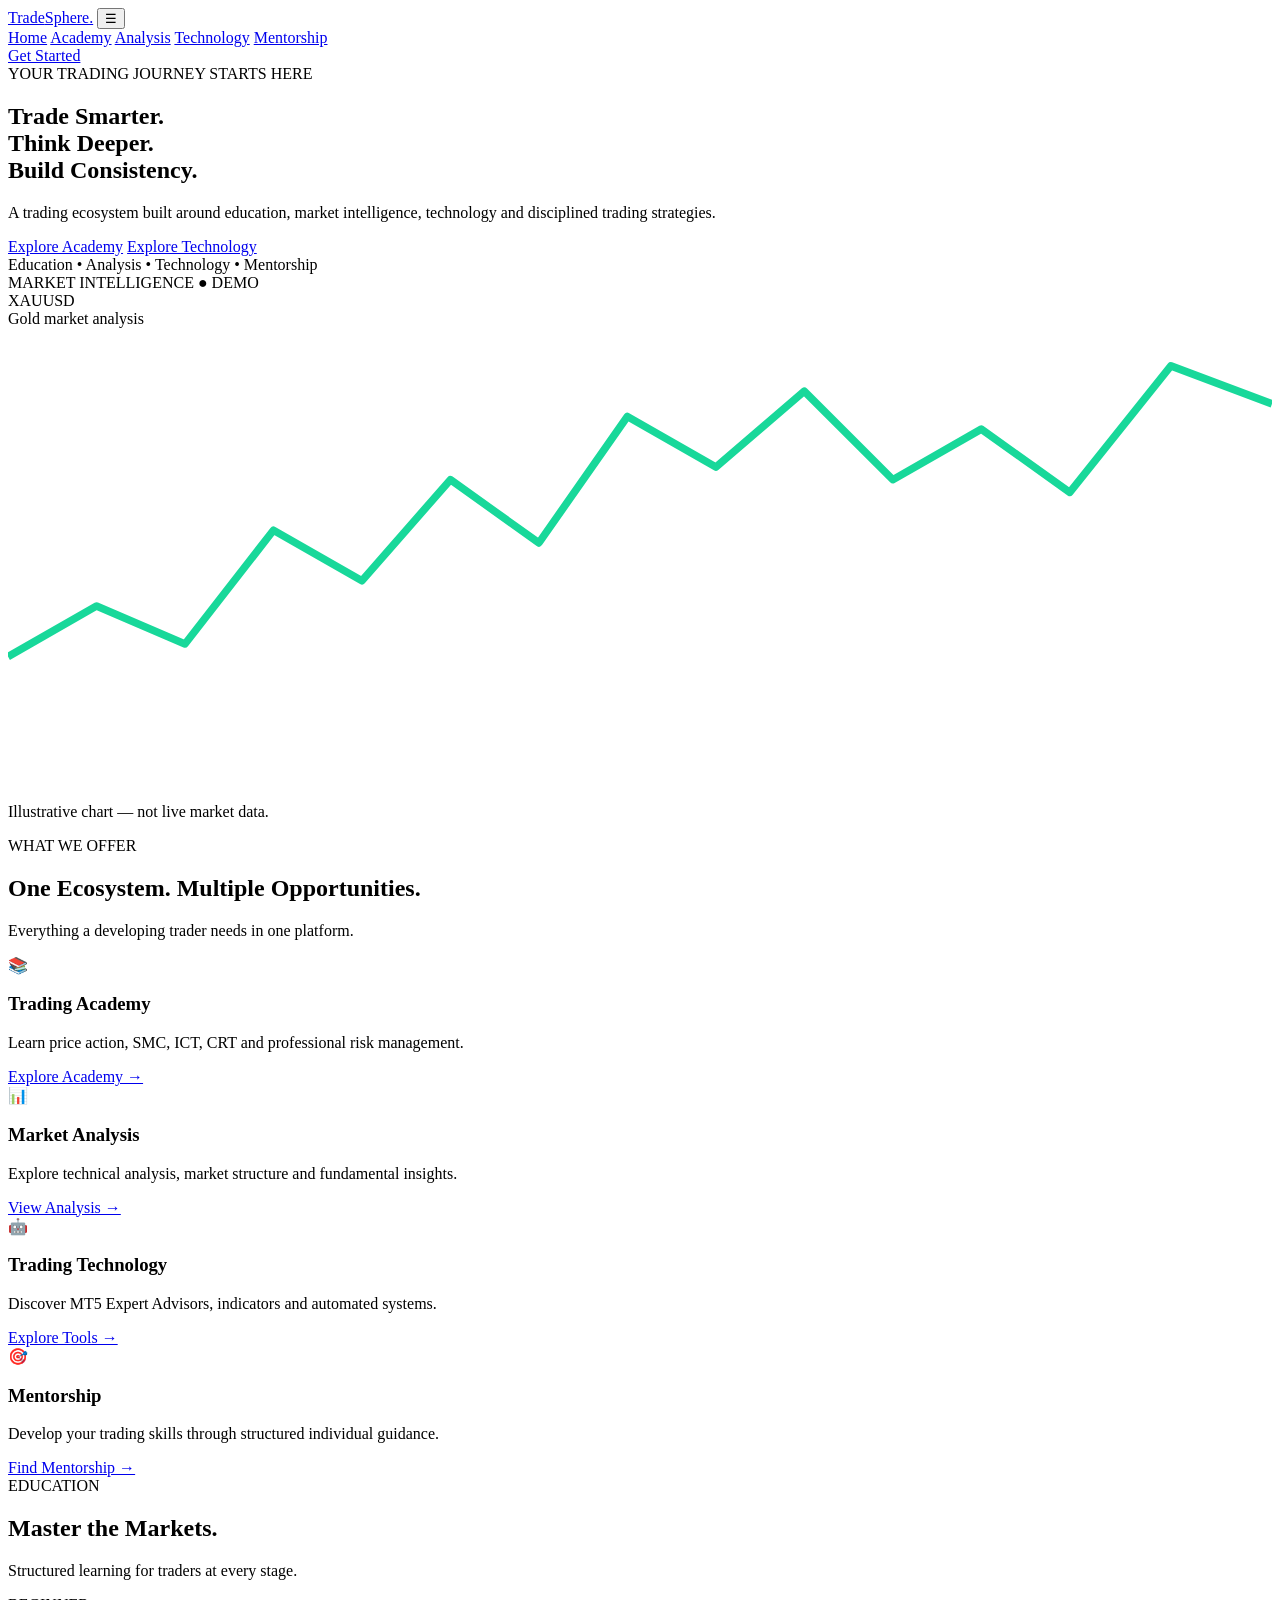
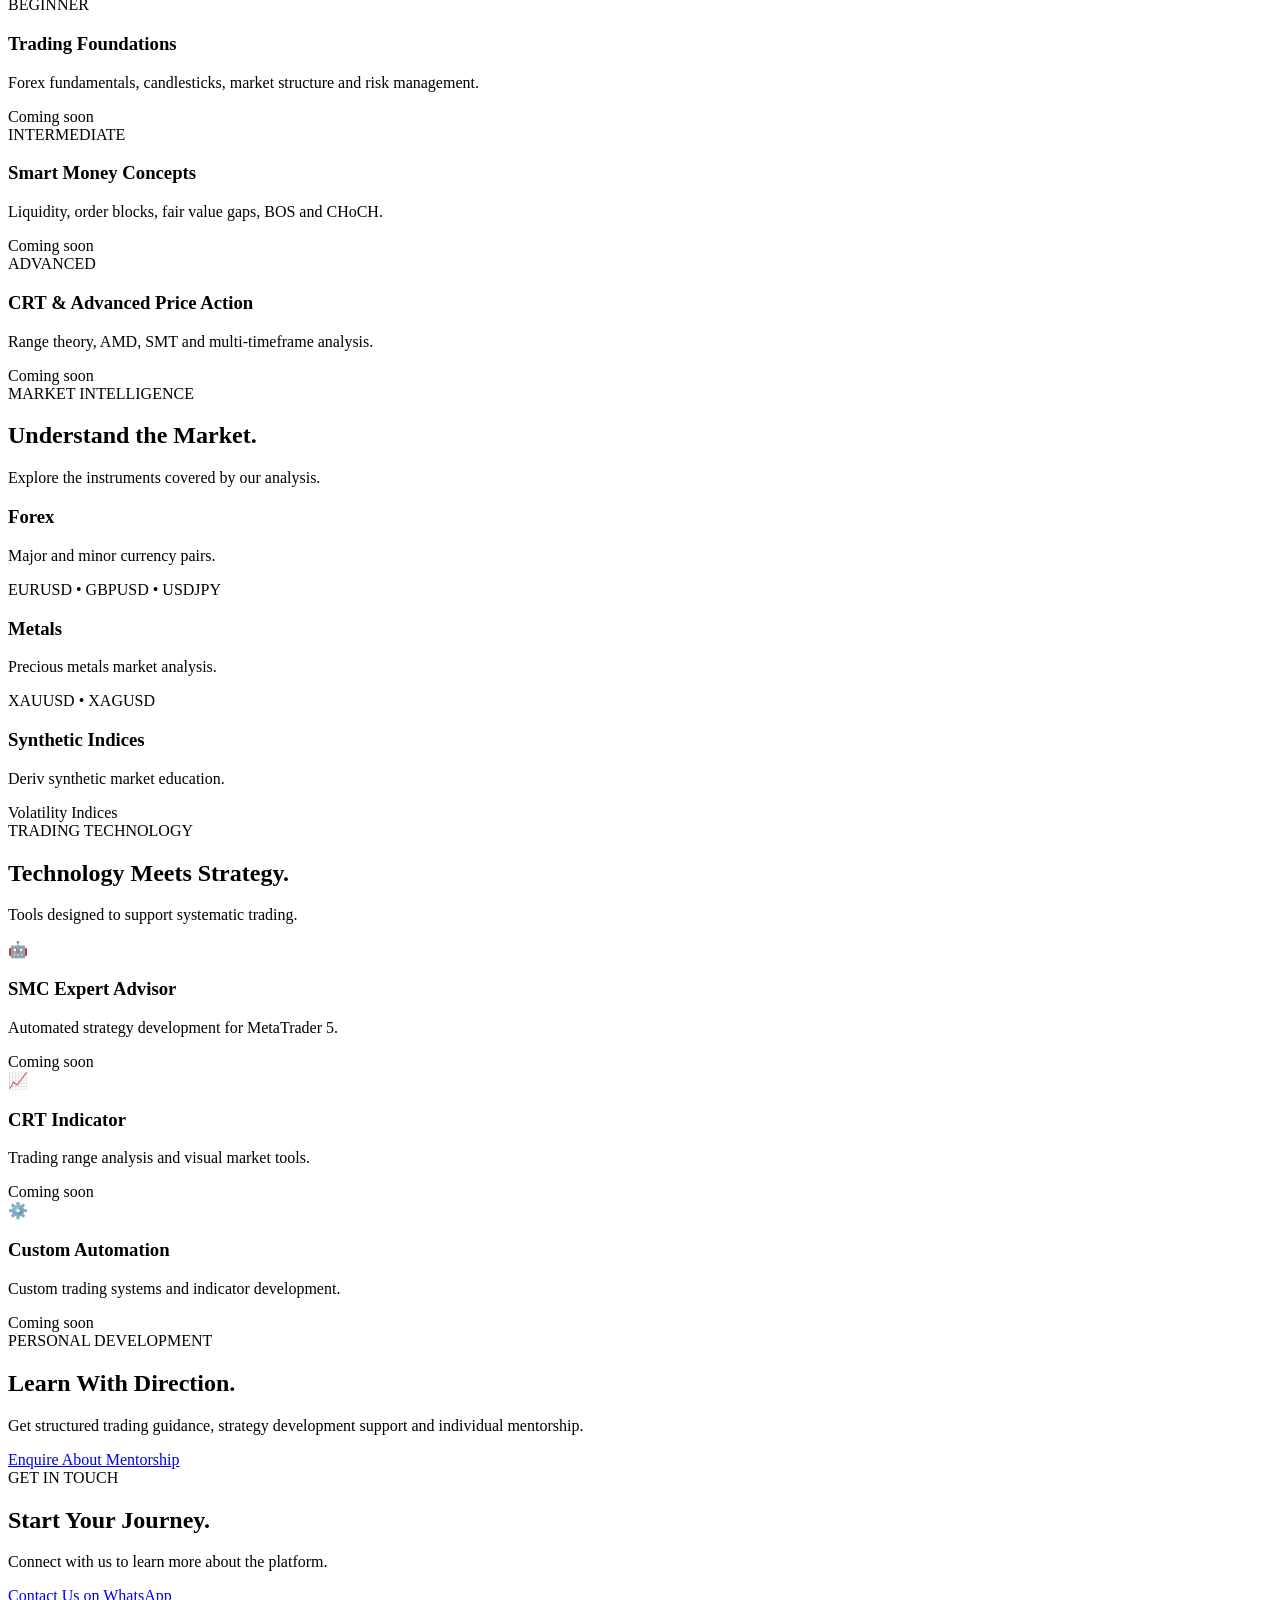
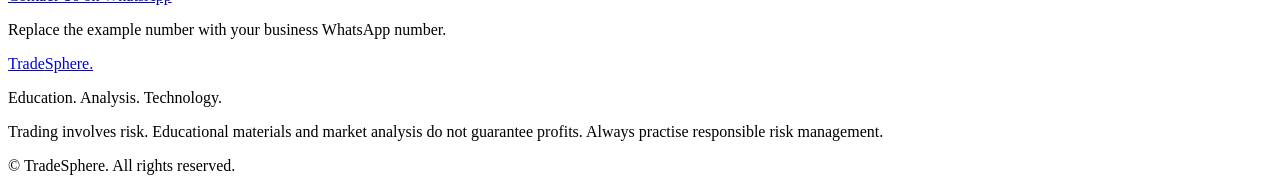
==== index.html @ 4274d98e "Rename Index. html to index.html" ====
<!DOCTYPE html>
<html lang="en">
<head>
    <meta charset="UTF-8">
    <meta name="viewport" content="width=device-width, initial-scale=1.0">
    <meta name="description" content="Trading education, market analysis, mentorship and automated trading technology.">
    <title>TradeSphere | Trading Ecosystem</title>

    <link rel="stylesheet" href="style.css">
    <link rel="preconnect" href="https://fonts.googleapis.com">
    <link rel="preconnect" href="https://fonts.gstatic.com" crossorigin>
    <link href="https://fonts.googleapis.com/css2?family=Inter:wght@400;500;600;700;800&display=swap" rel="stylesheet">
</head>

<body>

<header class="navbar">
    <a href="#home" class="logo">Trade<span>Sphere.</span></a>

    <button class="menu-toggle" id="menuToggle"
        aria-label="Toggle navigation" aria-expanded="false">
        ☰
    </button>

    <nav id="navMenu">
        <a href="#home">Home</a>
        <a href="#academy">Academy</a>
        <a href="#analysis">Analysis</a>
        <a href="#technology">Technology</a>
        <a href="#mentorship">Mentorship</a>
    </nav>

    <a href="#contact" class="nav-button">Get Started</a>
</header>

<main>

<!-- HERO SECTION -->
<section class="hero" id="home">

    <div class="hero-content">
        <span class="tag">YOUR TRADING JOURNEY STARTS HERE</span>

        <h1>
            Trade Smarter.<br>
            <span>Think Deeper.</span><br>
            Build Consistency.
        </h1>

        <p>
            A trading ecosystem built around education,
            market intelligence, technology and disciplined
            trading strategies.
        </p>

        <div class="hero-buttons">
            <a href="#academy" class="btn primary">Explore Academy</a>
            <a href="#technology" class="btn secondary">Explore Technology</a>
        </div>

        <div class="hero-note">
            Education • Analysis • Technology • Mentorship
        </div>
    </div>

    <div class="hero-visual">
        <div class="chart-card">
            <div class="chart-header">
                <span>MARKET INTELLIGENCE</span>
                <span class="live-dot">● DEMO</span>
            </div>

            <div class="chart-symbol">XAUUSD</div>
            <div class="chart-description">
                Gold market analysis
            </div>

            <div class="chart-placeholder">
                <svg viewBox="0 0 500 180" role="img"
                    aria-label="Illustrative trading chart">
                    <polyline
                        points="0,130 35,110 70,125 105,80 140,100 175,60 210,85 245,35 280,55 315,25 350,60 385,40 420,65 460,15 500,30"
                        fill="none"
                        stroke="#18d89a"
                        stroke-width="3"
                        stroke-linejoin="round"
                    />
                </svg>
            </div>

            <p class="chart-footer">
                Illustrative chart — not live market data.
            </p>
        </div>
    </div>

</section>

<!-- SERVICES -->
<section class="section" id="services">
    <div class="section-heading">
        <span class="tag">WHAT WE OFFER</span>
        <h2>One Ecosystem. <span>Multiple Opportunities.</span></h2>
        <p>Everything a developing trader needs in one platform.</p>
    </div>

    <div class="services-grid">

        <article class="service-card">
            <div class="service-icon">📚</div>
            <h3>Trading Academy</h3>
            <p>Learn price action, SMC, ICT, CRT and professional risk management.</p>
            <a href="#academy">Explore Academy →</a>
        </article>

        <article class="service-card">
            <div class="service-icon">📊</div>
            <h3>Market Analysis</h3>
            <p>Explore technical analysis, market structure and fundamental insights.</p>
            <a href="#analysis">View Analysis →</a>
        </article>

        <article class="service-card">
            <div class="service-icon">🤖</div>
            <h3>Trading Technology</h3>
            <p>Discover MT5 Expert Advisors, indicators and automated systems.</p>
            <a href="#technology">Explore Tools →</a>
        </article>

        <article class="service-card">
            <div class="service-icon">🎯</div>
            <h3>Mentorship</h3>
            <p>Develop your trading skills through structured individual guidance.</p>
            <a href="#mentorship">Find Mentorship →</a>
        </article>

    </div>
</section>

<!-- ACADEMY -->
<section class="section dark-section" id="academy">
    <div class="section-heading">
        <span class="tag">EDUCATION</span>
        <h2>Master the <span>Markets.</span></h2>
        <p>Structured learning for traders at every stage.</p>
    </div>

    <div class="course-grid">

        <article class="course-card">
            <span class="course-level">BEGINNER</span>
            <h3>Trading Foundations</h3>
            <p>Forex fundamentals, candlesticks, market structure and risk management.</p>
            <span class="course-status">Coming soon</span>
        </article>

        <article class="course-card">
            <span class="course-level">INTERMEDIATE</span>
            <h3>Smart Money Concepts</h3>
            <p>Liquidity, order blocks, fair value gaps, BOS and CHoCH.</p>
            <span class="course-status">Coming soon</span>
        </article>

        <article class="course-card">
            <span class="course-level">ADVANCED</span>
            <h3>CRT & Advanced Price Action</h3>
            <p>Range theory, AMD, SMT and multi-timeframe analysis.</p>
            <span class="course-status">Coming soon</span>
        </article>

    </div>
</section>

<!-- ANALYSIS -->
<section class="section" id="analysis">
    <div class="section-heading">
        <span class="tag">MARKET INTELLIGENCE</span>
        <h2>Understand the <span>Market.</span></h2>
        <p>Explore the instruments covered by our analysis.</p>
    </div>

    <div class="market-grid">

        <div class="market-card">
            <h3>Forex</h3>
            <p>Major and minor currency pairs.</p>
            <span>EURUSD • GBPUSD • USDJPY</span>
        </div>

        <div class="market-card">
            <h3>Metals</h3>
            <p>Precious metals market analysis.</p>
            <span>XAUUSD • XAGUSD</span>
        </div>

        <div class="market-card">
            <h3>Synthetic Indices</h3>
            <p>Deriv synthetic market education.</p>
            <span>Volatility Indices</span>
        </div>

    </div>
</section>

<!-- TECHNOLOGY -->
<section class="section dark-section" id="technology">
    <div class="section-heading">
        <span class="tag">TRADING TECHNOLOGY</span>
        <h2>Technology Meets <span>Strategy.</span></h2>
        <p>Tools designed to support systematic trading.</p>
    </div>

    <div class="product-grid">

        <article class="product-card">
            <div class="product-icon">🤖</div>
            <h3>SMC Expert Advisor</h3>
            <p>Automated strategy development for MetaTrader 5.</p>
            <span class="product-label">Coming soon</span>
        </article>

        <article class="product-card">
            <div class="product-icon">📈</div>
            <h3>CRT Indicator</h3>
            <p>Trading range analysis and visual market tools.</p>
            <span class="product-label">Coming soon</span>
        </article>

        <article class="product-card">
            <div class="product-icon">⚙️</div>
            <h3>Custom Automation</h3>
            <p>Custom trading systems and indicator development.</p>
            <span class="product-label">Coming soon</span>
        </article>

    </div>
</section>

<!-- MENTORSHIP -->
<section class="section mentorship" id="mentorship">
    <div>
        <span class="tag">PERSONAL DEVELOPMENT</span>
        <h2>Learn With <span>Direction.</span></h2>
        <p>
            Get structured trading guidance, strategy development
            support and individual mentorship.
        </p>
        <a href="#contact" class="btn primary">Enquire About Mentorship</a>
    </div>
</section>

<!-- CONTACT -->
<section class="section contact-section" id="contact">
    <div class="section-heading">
        <span class="tag">GET IN TOUCH</span>
        <h2>Start Your <span>Journey.</span></h2>
        <p>Connect with us to learn more about the platform.</p>
    </div>

    <a href="https://wa.me/254700000000"
       target="_blank"
       rel="noopener noreferrer"
       class="btn primary">
       Contact Us on WhatsApp
    </a>
    <p class="small-note">Replace the example number with your business WhatsApp number.</p>
</section>

</main>

<footer>
    <a href="#home" class="logo">Trade<span>Sphere.</span></a>

    <p>Education. Analysis. Technology.</p>

    <p class="disclaimer">
        Trading involves risk. Educational materials and market
        analysis do not guarantee profits. Always practise
        responsible risk management.
    </p>

    <p>© <span id="year"></span> TradeSphere. All rights reserved.</p>
</footer>

<script src="script.js"></script>
</body>
</html>
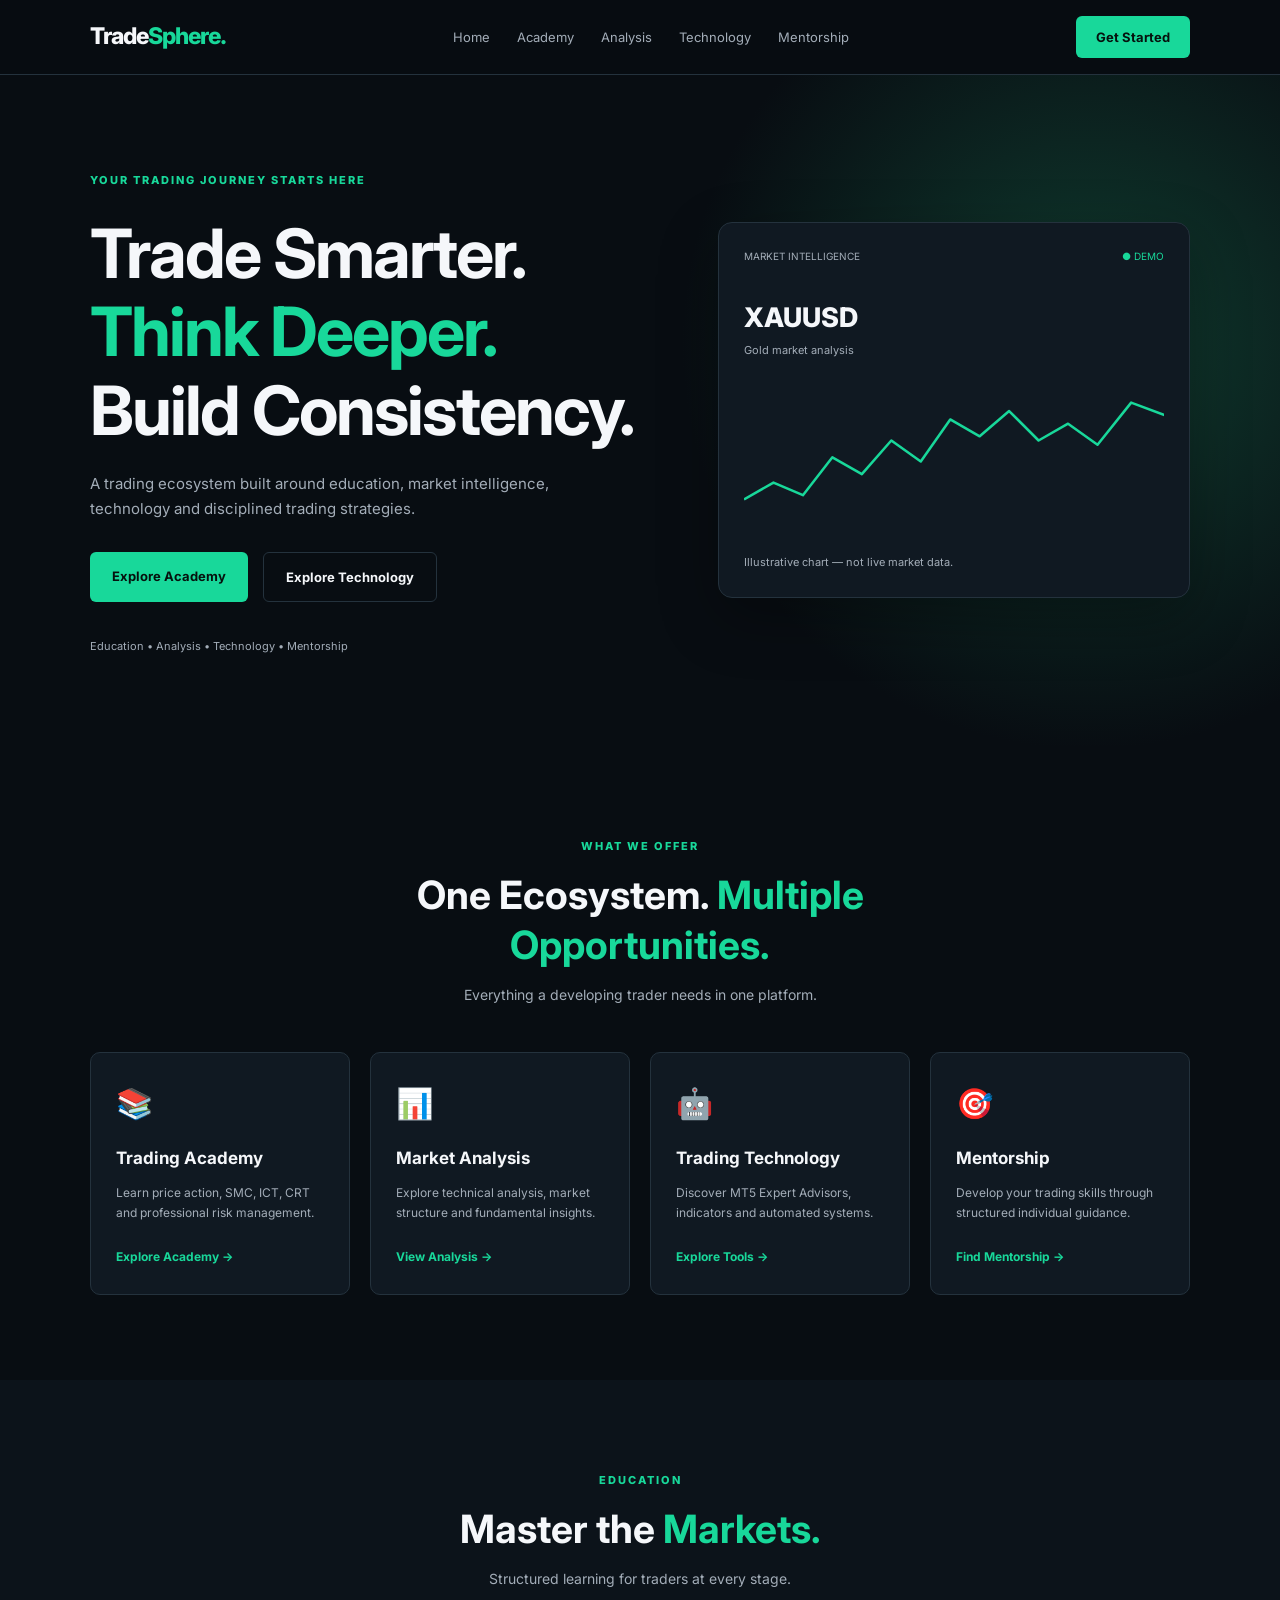
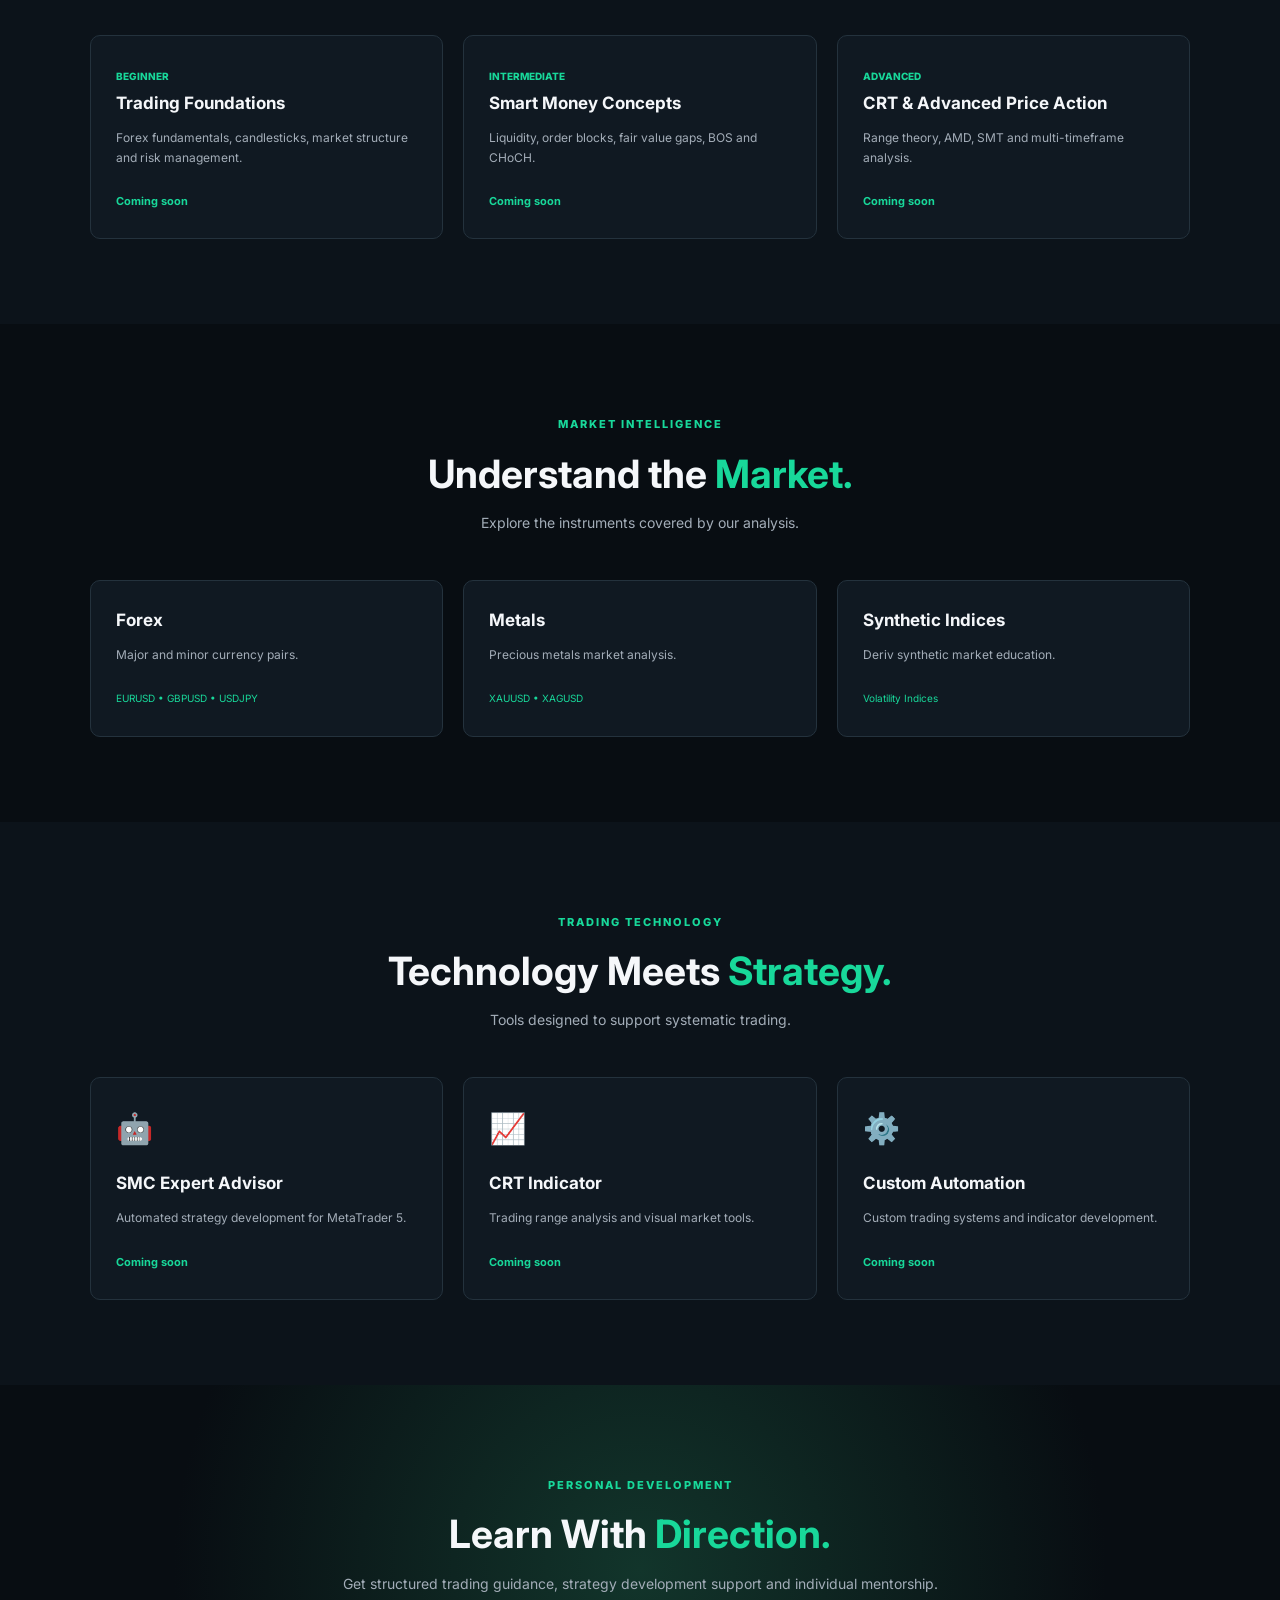
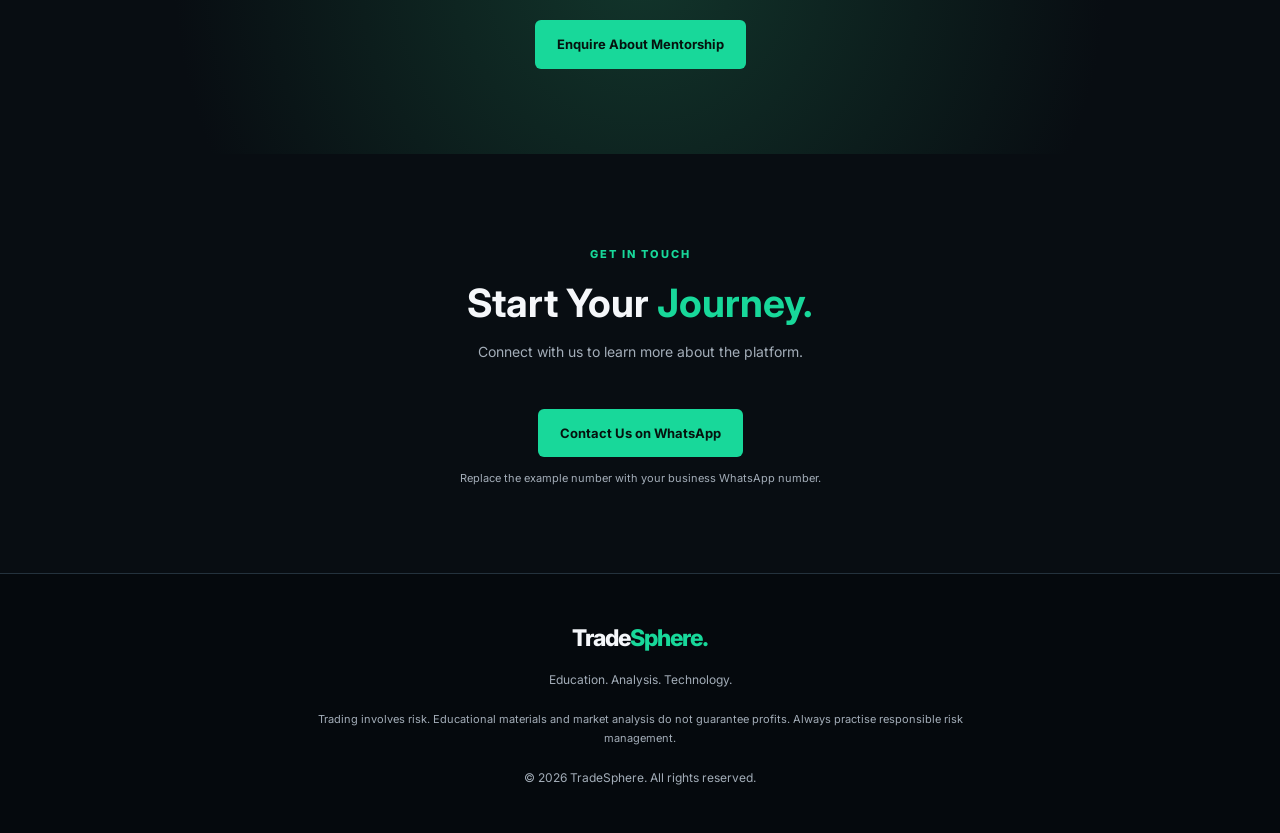
==== commit 7a3f091e: "Update index.html" ====
--- a/index.html
+++ b/index.html
@@ -258,7 +258,7 @@
         <p>Connect with us to learn more about the platform.</p>
     </div>
 
-    <a href="https://wa.me/254700000000"
+    <a href="https://wa.me/254769551181"
        target="_blank"
        rel="noopener noreferrer"
        class="btn primary">
--- a/style.css
+++ b/style.css
@@ -0,0 +1,445 @@
+
+:root {
+    --background: #080d12;
+    --surface: #101922;
+    --surface-light: #17232d;
+    --green: #18d89a;
+    --white: #f5f7fa;
+    --muted: #a3adb8;
+    --border: #24323d;
+}
+
+* {
+    margin: 0;
+    padding: 0;
+    box-sizing: border-box;
+}
+
+html {
+    scroll-behaviour: smooth;
+    scroll-padding-top: 85px;
+}
+
+body {
+    background: var(--background);
+    color: var(--white);
+    font-family: 'Inter', sans-serif;
+    line-height: 1.7;
+}
+
+a {
+    text-decoration: none;
+    color: inherit;
+}
+
+.navbar {
+    min-height: 75px;
+    padding: 15px 7%;
+    display: flex;
+    align-items: center;
+    justify-content: space-between;
+    background: rgba(8, 13, 18, 0.97);
+    border-bottom: 1px solid var(--border);
+    position: sticky;
+    top: 0;
+    z-index: 100;
+}
+
+.logo {
+    font-size: 23px;
+    font-weight: 800;
+    letter-spacing: -1px;
+}
+
+.logo span,
+h1 span,
+h2 span {
+    color: var(--green);
+}
+
+.navbar nav {
+    display: flex;
+    gap: 27px;
+}
+
+.navbar nav a {
+    font-size: 13px;
+    color: var(--muted);
+    transition: 0.3s;
+}
+
+.navbar nav a:hover {
+    color: var(--green);
+}
+
+.nav-button {
+    background: var(--green);
+    color: #06120e;
+    padding: 10px 20px;
+    border-radius: 6px;
+    font-size: 13px;
+    font-weight: 700;
+}
+
+.menu-toggle {
+    display: none;
+    background: none;
+    color: white;
+    border: none;
+    font-size: 26px;
+    cursor: pointer;
+}
+
+.hero {
+    min-height: 580px;
+    padding: 90px 7%;
+    display: grid;
+    grid-template-columns: 1.1fr 0.9fr;
+    align-items: center;
+    gap: 50px;
+    background:
+        radial-gradient(circle at 85% 40%, #103d30 0%, transparent 35%);
+}
+
+.tag {
+    color: var(--green);
+    font-size: 11px;
+    font-weight: 800;
+    letter-spacing: 2px;
+}
+
+.hero h1 {
+    font-size: clamp(40px, 5.5vw, 68px);
+    line-height: 1.15;
+    margin: 22px 0;
+    letter-spacing: -2px;
+}
+
+.hero-content > p {
+    max-width: 530px;
+    color: var(--muted);
+    font-size: 15px;
+}
+
+.hero-buttons {
+    display: flex;
+    flex-wrap: wrap;
+    gap: 15px;
+    margin-top: 30px;
+}
+
+.btn {
+    display: inline-block;
+    padding: 13px 22px;
+    border-radius: 6px;
+    font-size: 13px;
+    font-weight: 700;
+    transition: 0.3s;
+}
+
+.btn:hover,
+.nav-button:hover {
+    transform: translateY(-3px);
+    opacity: 0.9;
+}
+
+.primary {
+    background: var(--green);
+    color: #06120e;
+}
+
+.secondary {
+    border: 1px solid var(--border);
+    color: var(--white);
+}
+
+.hero-note {
+    color: var(--muted);
+    font-size: 11px;
+    margin-top: 35px;
+}
+
+.chart-card {
+    background: var(--surface);
+    padding: 25px;
+    border: 1px solid var(--border);
+    border-radius: 14px;
+    box-shadow: 0 20px 60px rgba(0,0,0,0.3);
+}
+
+.chart-header {
+    display: flex;
+    justify-content: space-between;
+    font-size: 10px;
+    color: var(--muted);
+}
+
+.live-dot {
+    color: var(--green);
+}
+
+.chart-symbol {
+    font-size: 27px;
+    font-weight: 800;
+    margin-top: 30px;
+}
+
+.chart-description,
+.chart-footer {
+    color: var(--muted);
+    font-size: 11px;
+}
+
+.chart-placeholder {
+    margin-top: 30px;
+}
+
+.chart-placeholder svg {
+    width: 100%;
+    display: block;
+}
+
+.chart-footer {
+    margin-top: 12px;
+}
+
+.section {
+    padding: 85px 7%;
+}
+
+.dark-section {
+    background: #0c131a;
+}
+
+.section-heading {
+    text-align: center;
+    max-width: 650px;
+    margin: 0 auto 45px;
+}
+
+.section-heading h2,
+.mentorship h2 {
+    font-size: clamp(27px, 4vw, 39px);
+    margin: 12px 0;
+    line-height: 1.3;
+}
+
+.section-heading p,
+.mentorship p {
+    color: var(--muted);
+    font-size: 14px;
+}
+
+.services-grid,
+.course-grid,
+.market-grid,
+.product-grid {
+    display: grid;
+    grid-template-columns: repeat(4, 1fr);
+    gap: 20px;
+}
+
+.service-card,
+.course-card,
+.market-card,
+.product-card {
+    background: var(--surface);
+    border: 1px solid var(--border);
+    border-radius: 10px;
+    padding: 25px;
+    transition: 0.3s;
+}
+
+.service-card:hover,
+.course-card:hover,
+.market-card:hover,
+.product-card:hover {
+    transform: translateY(-5px);
+    border-color: var(--green);
+}
+
+.service-icon,
+.product-icon {
+    font-size: 30px;
+    margin-bottom: 15px;
+}
+
+.service-card h3,
+.course-card h3,
+.market-card h3,
+.product-card h3 {
+    font-size: 17px;
+    margin-bottom: 10px;
+}
+
+.service-card p,
+.course-card p,
+.market-card p,
+.product-card p {
+    font-size: 12px;
+    color: var(--muted);
+    margin-bottom: 18px;
+}
+
+.service-card a {
+    font-size: 12px;
+    font-weight: 700;
+    color: var(--green);
+}
+
+.course-grid,
+.market-grid,
+.product-grid {
+    grid-template-columns: repeat(3, 1fr);
+}
+
+.course-level {
+    color: var(--green);
+    font-size: 10px;
+    font-weight: 800;
+}
+
+.course-status,
+.product-label {
+    color: var(--green);
+    font-size: 11px;
+    font-weight: 700;
+}
+
+.market-card span {
+    font-size: 10px;
+    color: var(--green);
+}
+
+.mentorship {
+    text-align: center;
+    background: radial-gradient(circle at center, #12352b, #080d12 70%);
+}
+
+.mentorship > div {
+    max-width: 650px;
+    margin: auto;
+}
+
+.mentorship .btn {
+    margin-top: 25px;
+}
+
+.contact-section {
+    text-align: center;
+}
+
+.small-note {
+    color: var(--muted);
+    font-size: 11px;
+    margin-top: 12px;
+}
+
+footer {
+    padding: 45px 7%;
+    background: #05090d;
+    border-top: 1px solid var(--border);
+    text-align: center;
+}
+
+footer > p {
+    color: var(--muted);
+    font-size: 12px;
+    margin-top: 12px;
+}
+
+footer .disclaimer {
+    max-width: 650px;
+    margin: 20px auto;
+    font-size: 11px;
+}
+
+/* TABLET */
+
+@media (max-width: 950px) {
+    .hero {
+        grid-template-columns: 1fr;
+        padding-top: 65px;
+    }
+
+    .hero-visual {
+        max-width: 600px;
+        width: 100%;
+    }
+
+    .services-grid {
+        grid-template-columns: repeat(2, 1fr);
+    }
+
+    .navbar nav {
+        gap: 14px;
+    }
+}
+
+/* MOBILE */
+
+@media (max-width: 650px) {
+    .navbar {
+        padding: 15px 5%;
+    }
+
+    .menu-toggle {
+        display: block;
+    }
+
+    .navbar nav {
+        display: none;
+        position: absolute;
+        top: 74px;
+        left: 0;
+        width: 100%;
+        padding: 20px 7%;
+        background: #101922;
+        flex-direction: column;
+        gap: 18px;
+        border-bottom: 1px solid var(--border);
+    }
+
+    .navbar nav.active {
+        display: flex;
+    }
+
+    .nav-button {
+        display: none;
+    }
+
+    .hero {
+        padding: 65px 6%;
+        gap: 35px;
+    }
+
+    .hero h1 {
+        font-size: 42px;
+    }
+
+    .section {
+        padding: 65px 6%;
+    }
+
+    .services-grid,
+    .course-grid,
+    .market-grid,
+    .product-grid {
+        grid-template-columns: 1fr;
+    }
+
+    .chart-card {
+        padding: 18px;
+    }
+
+    .hero-buttons {
+        flex-direction: column;
+        align-items: flex-start;
+    }
+
+    .hero-buttons .btn {
+        text-align: center;
+        width: 100%;
+    }
+      }
+  
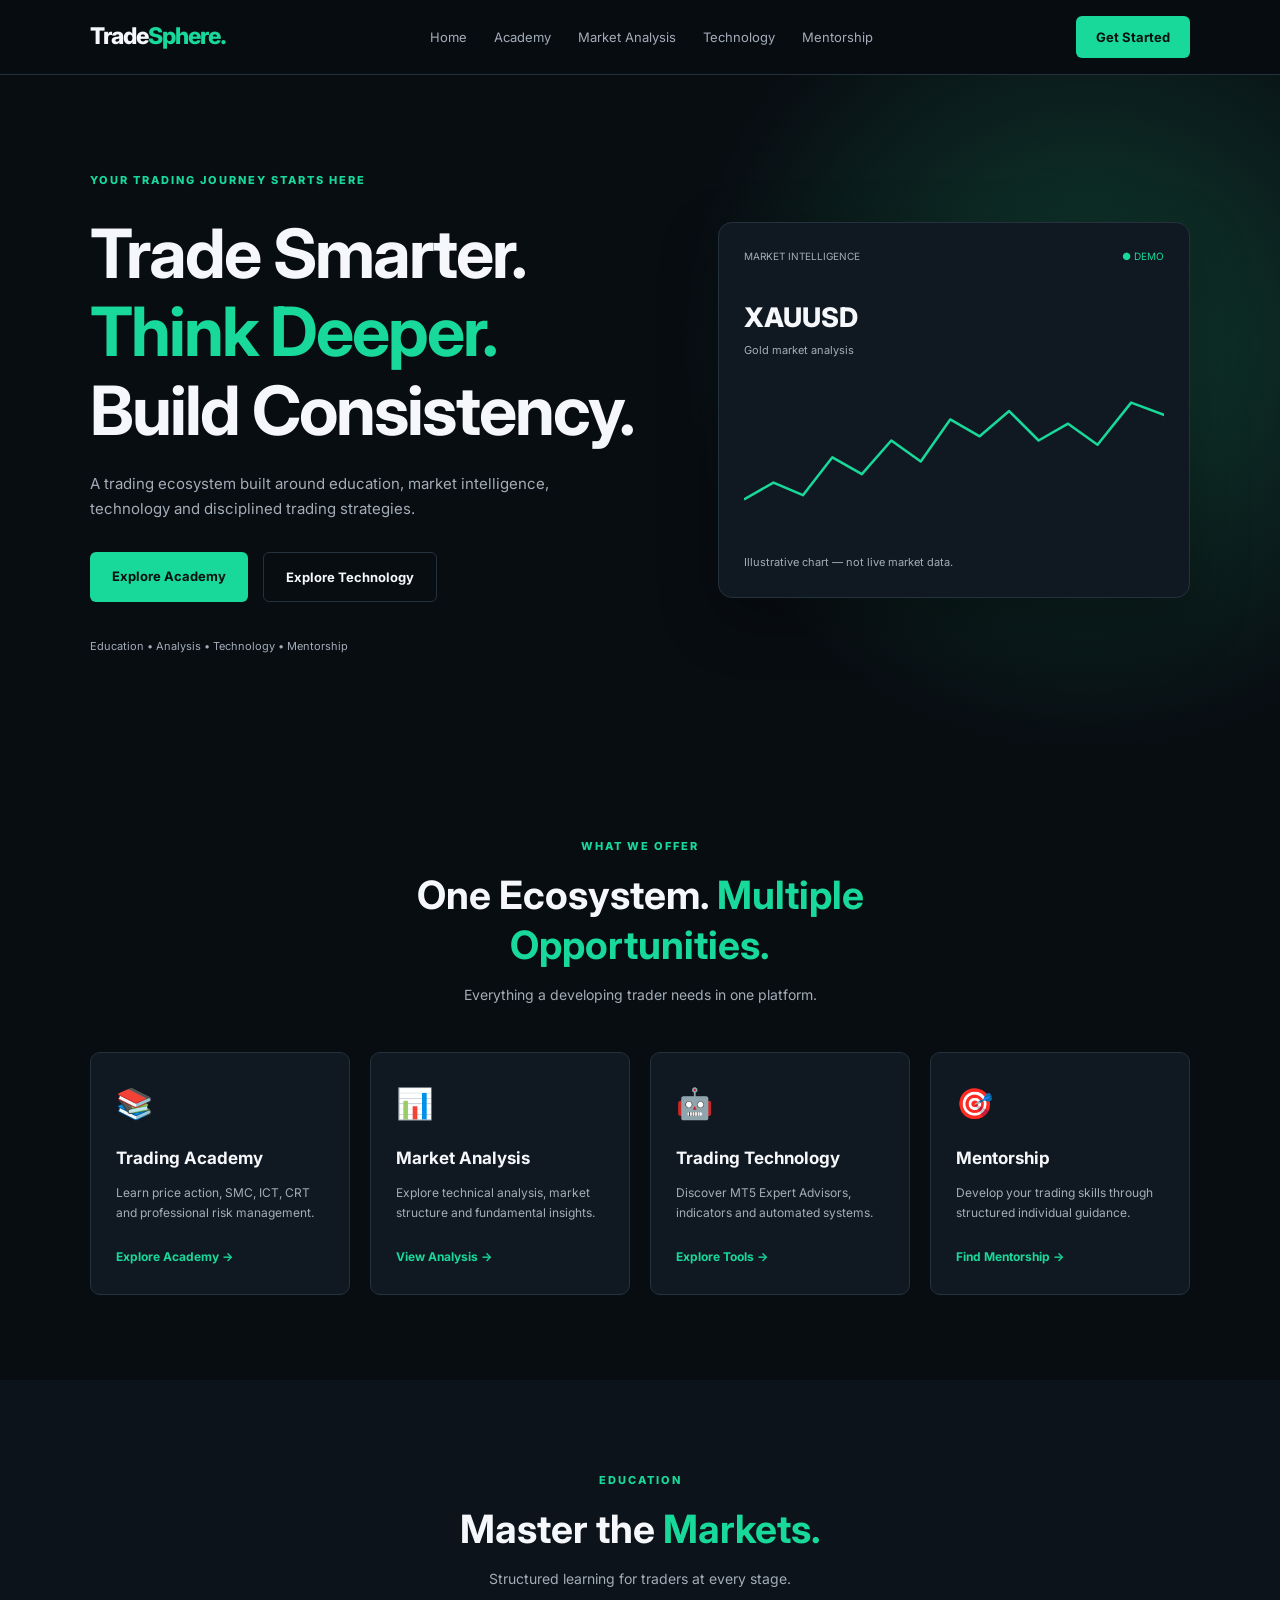
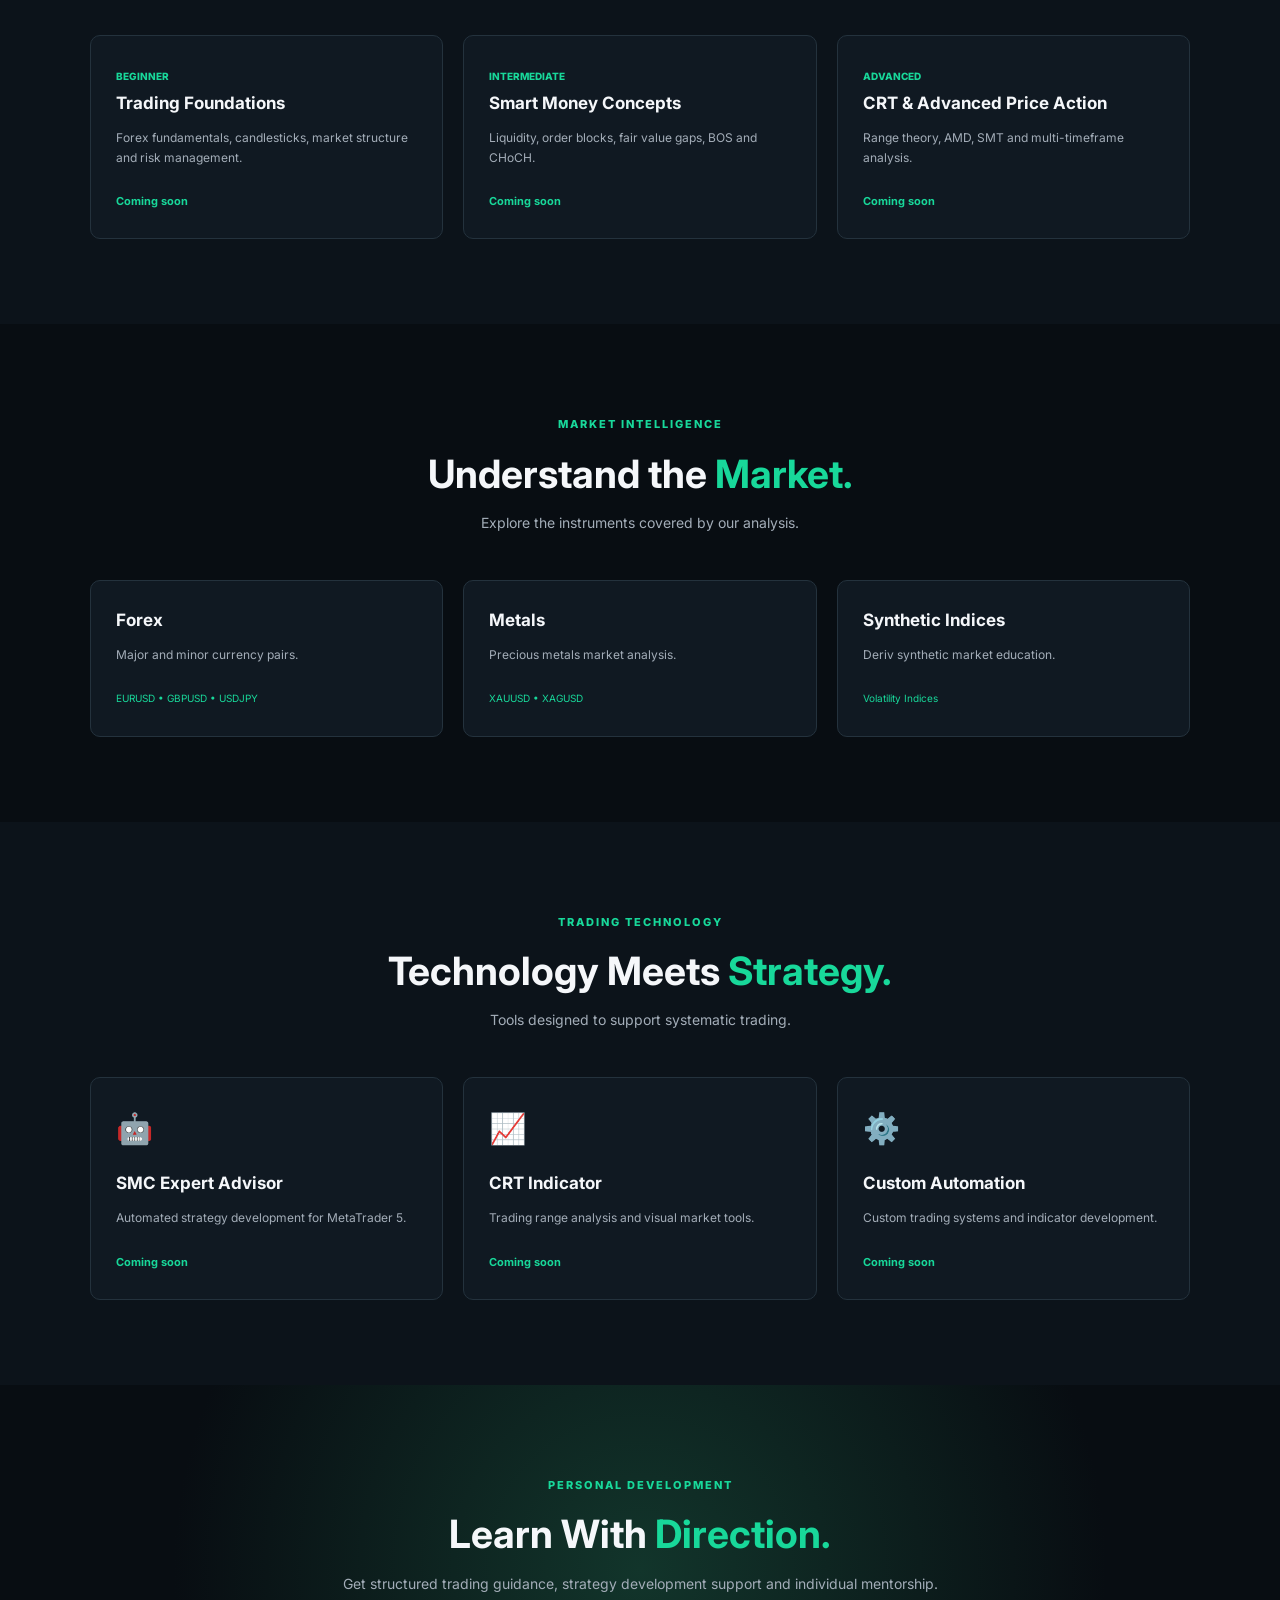
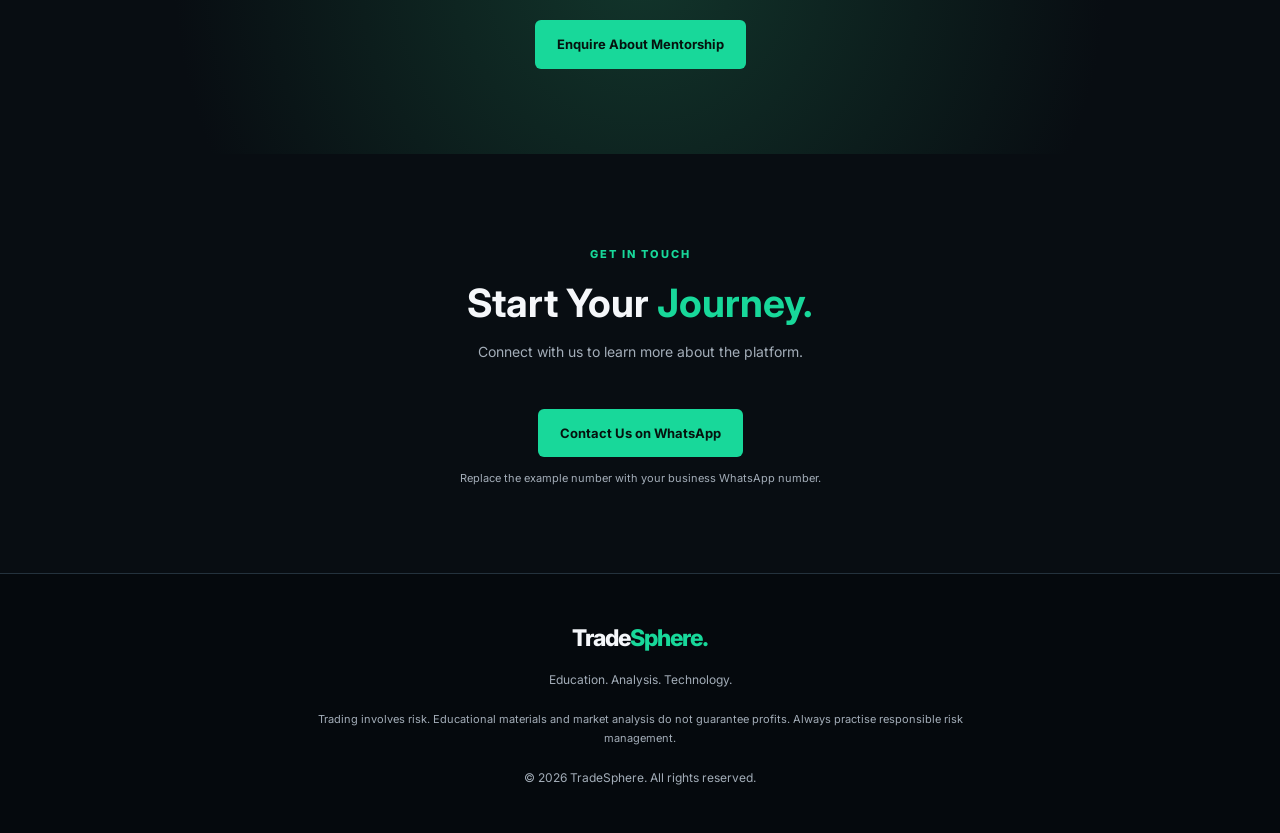
==== commit 785b6807: "Update index.html" ====
--- a/index.html
+++ b/index.html
@@ -25,8 +25,8 @@
 
     <nav id="navMenu">
         <a href="#home">Home</a>
-        <a href="#academy">Academy</a>
-        <a href="#analysis">Analysis</a>
+        <a href="academy.html">Academy</a>
+        <a href="market-analysis.html">Market Analysis</a>
         <a href="#technology">Technology</a>
         <a href="#mentorship">Mentorship</a>
     </nav>
@@ -55,7 +55,7 @@
         </p>
 
         <div class="hero-buttons">
-            <a href="#academy" class="btn primary">Explore Academy</a>
+            <a href="academy.html" class="btn primary">Explore Academy</a>
             <a href="#technology" class="btn secondary">Explore Technology</a>
         </div>
 
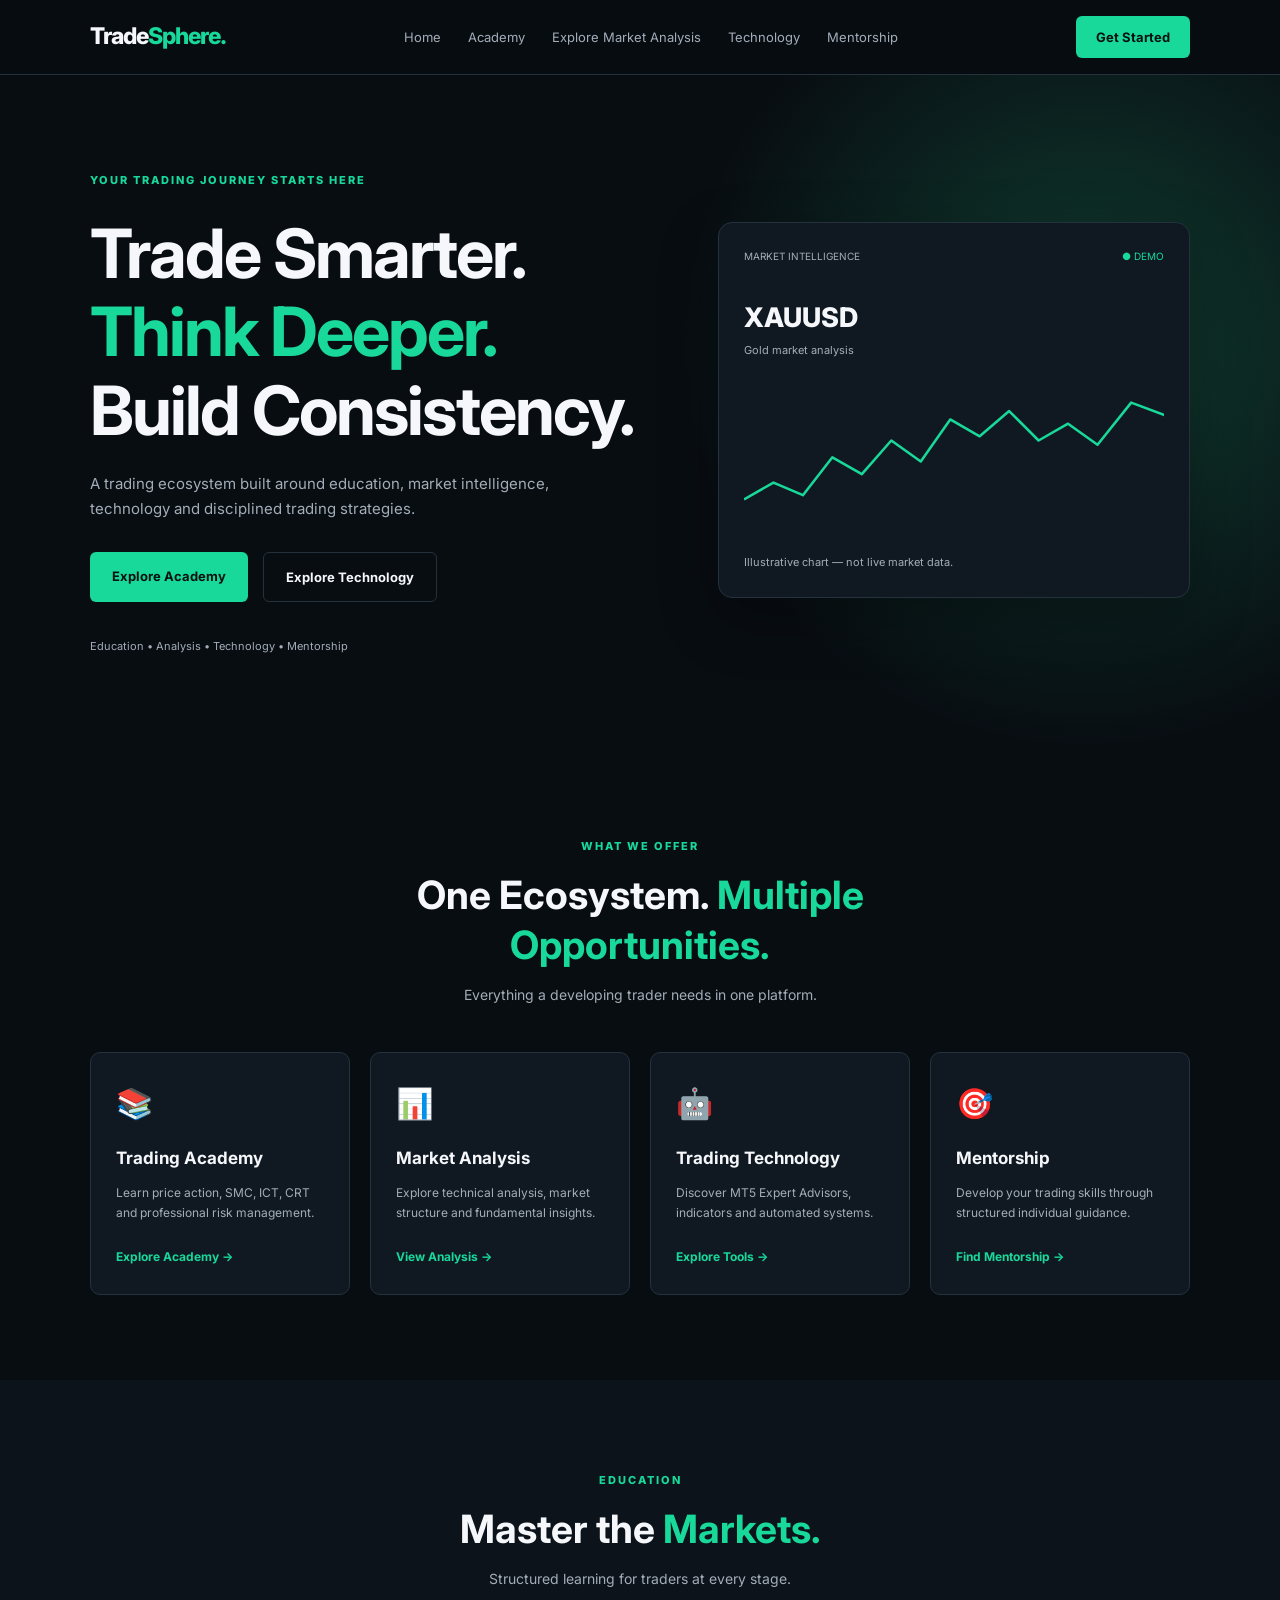
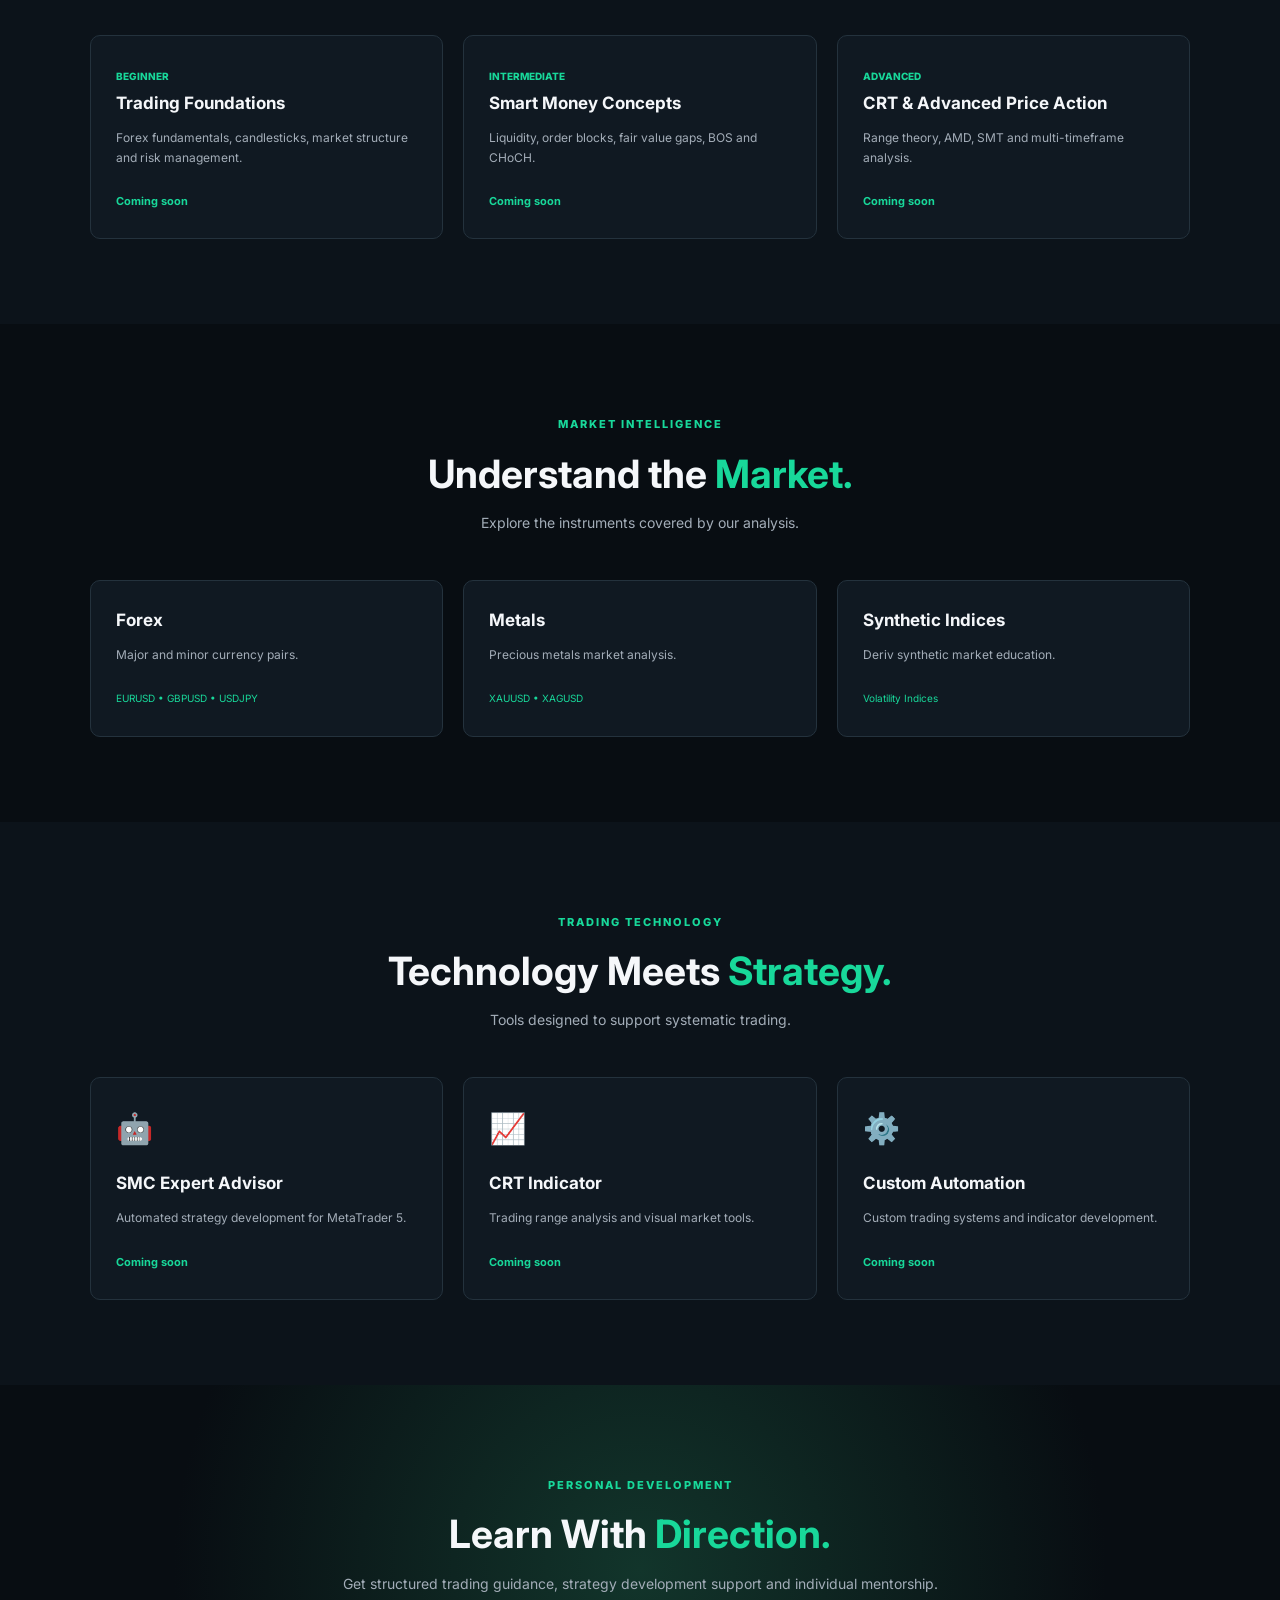
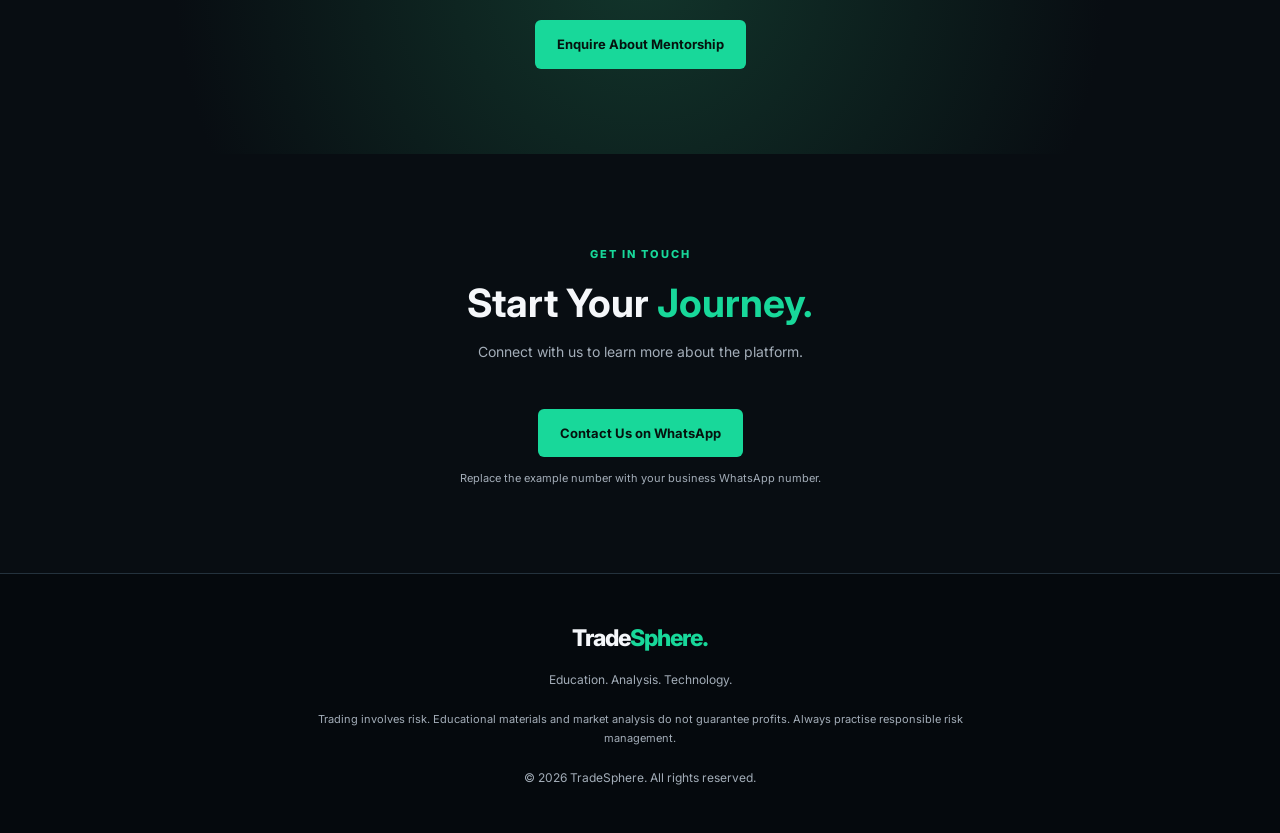
==== commit 2ccff4e6: "Update index.html" ====
--- a/index.html
+++ b/index.html
@@ -26,7 +26,7 @@
     <nav id="navMenu">
         <a href="#home">Home</a>
         <a href="academy.html">Academy</a>
-        <a href="market-analysis.html">Market Analysis</a>
+        <a href="market-analysis.html">Explore Market Analysis</a>
         <a href="#technology">Technology</a>
         <a href="#mentorship">Mentorship</a>
     </nav>
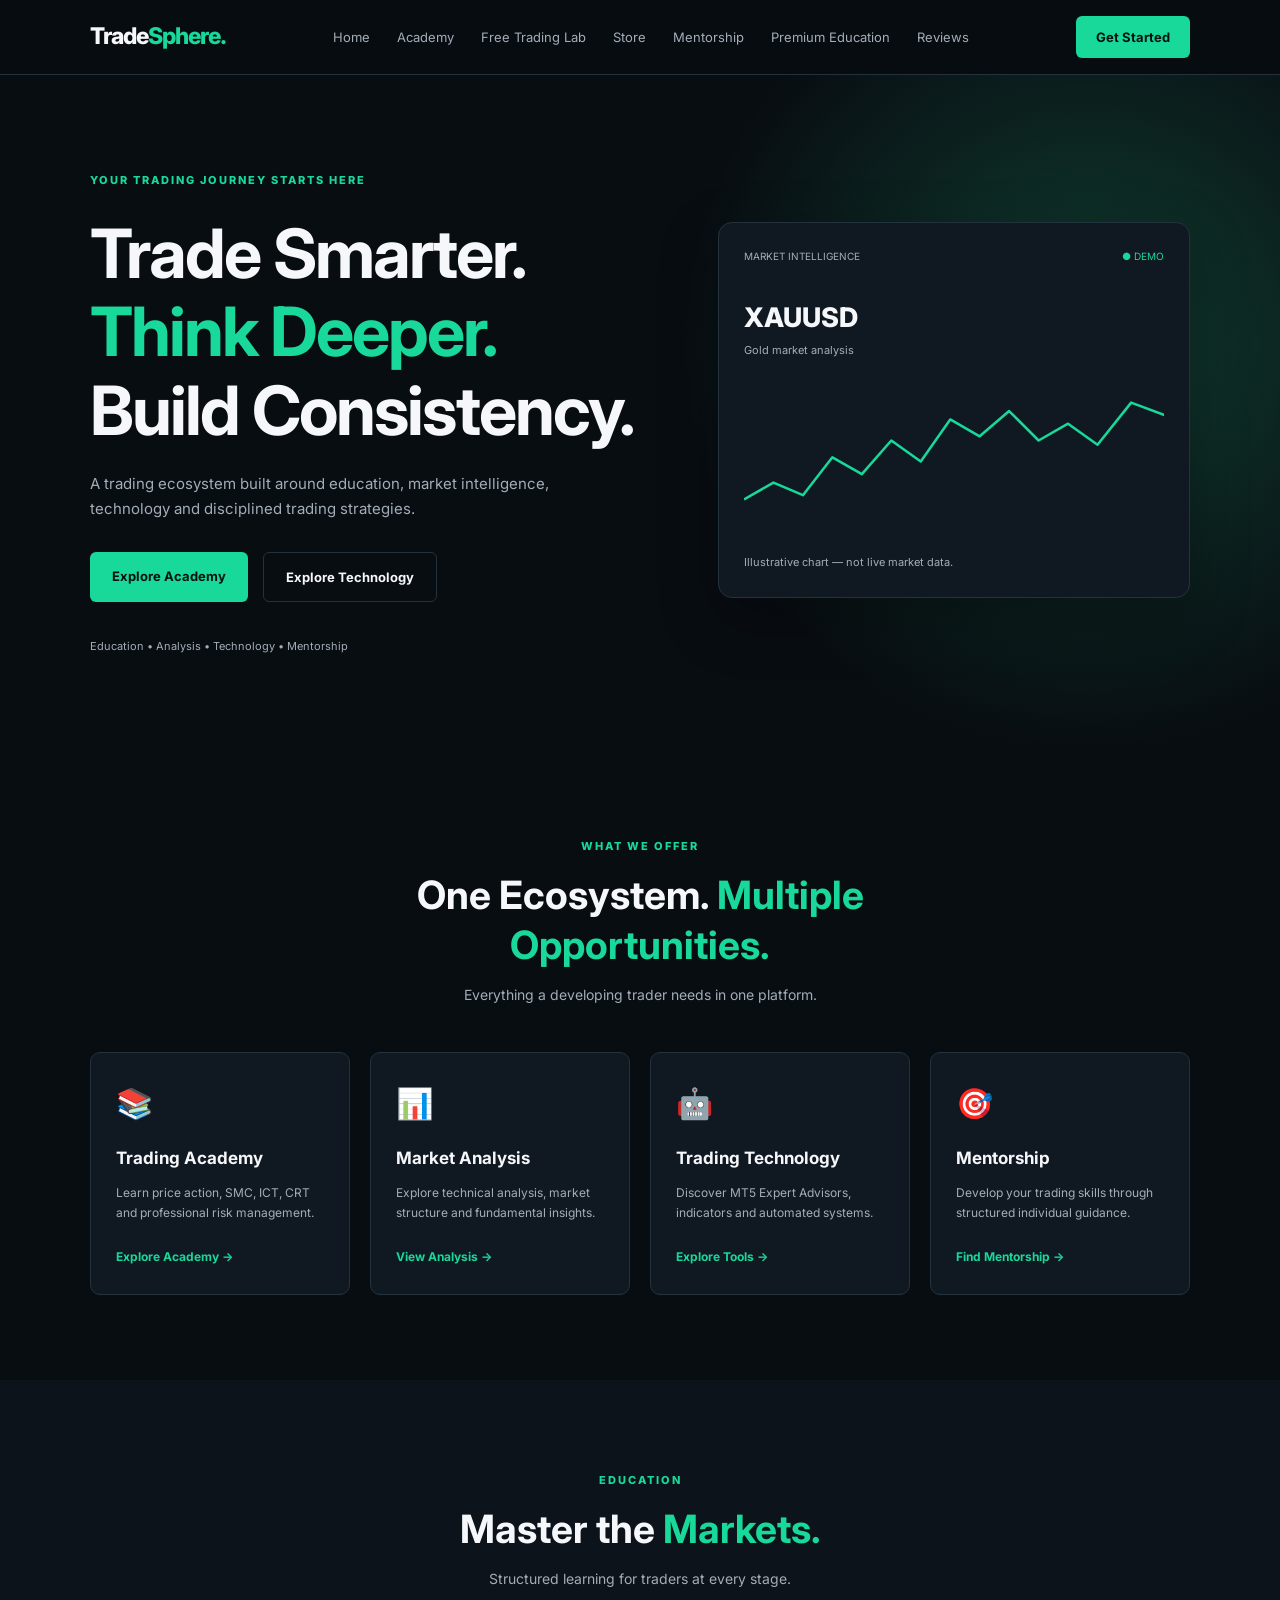
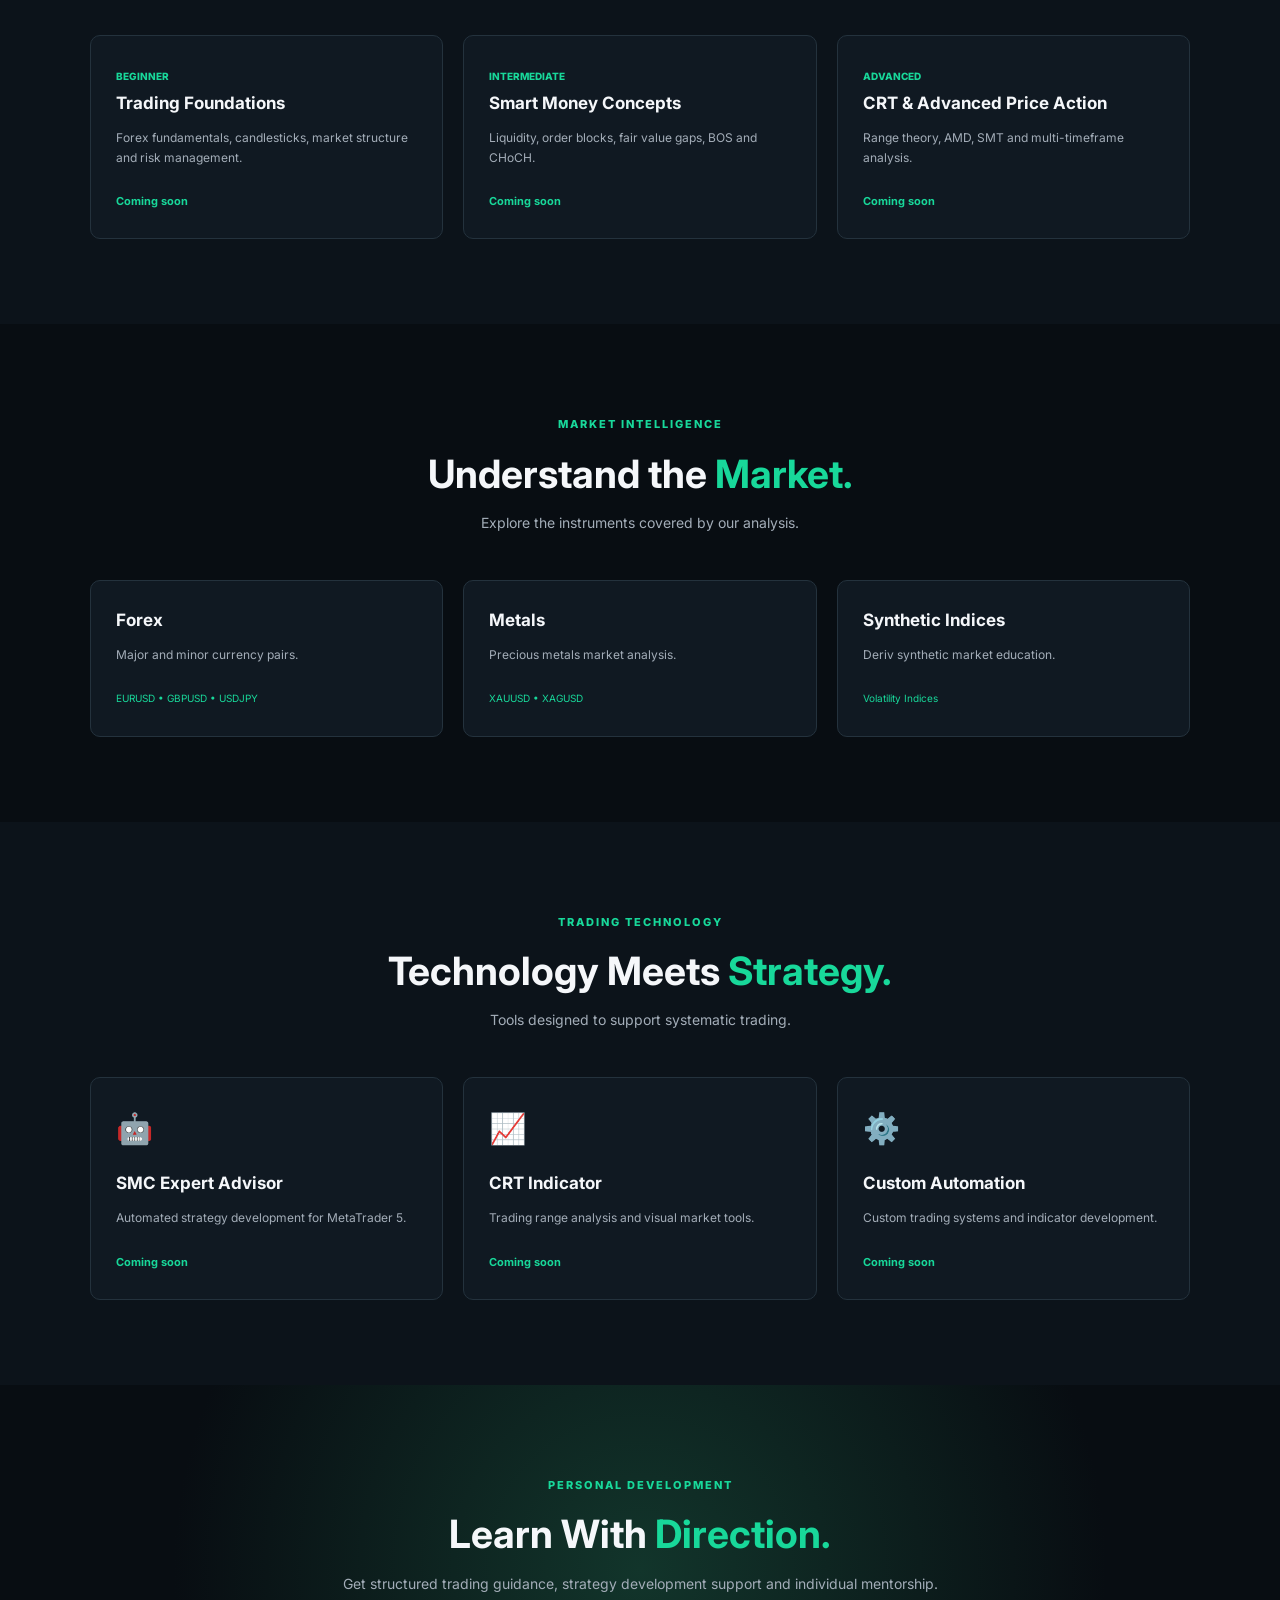
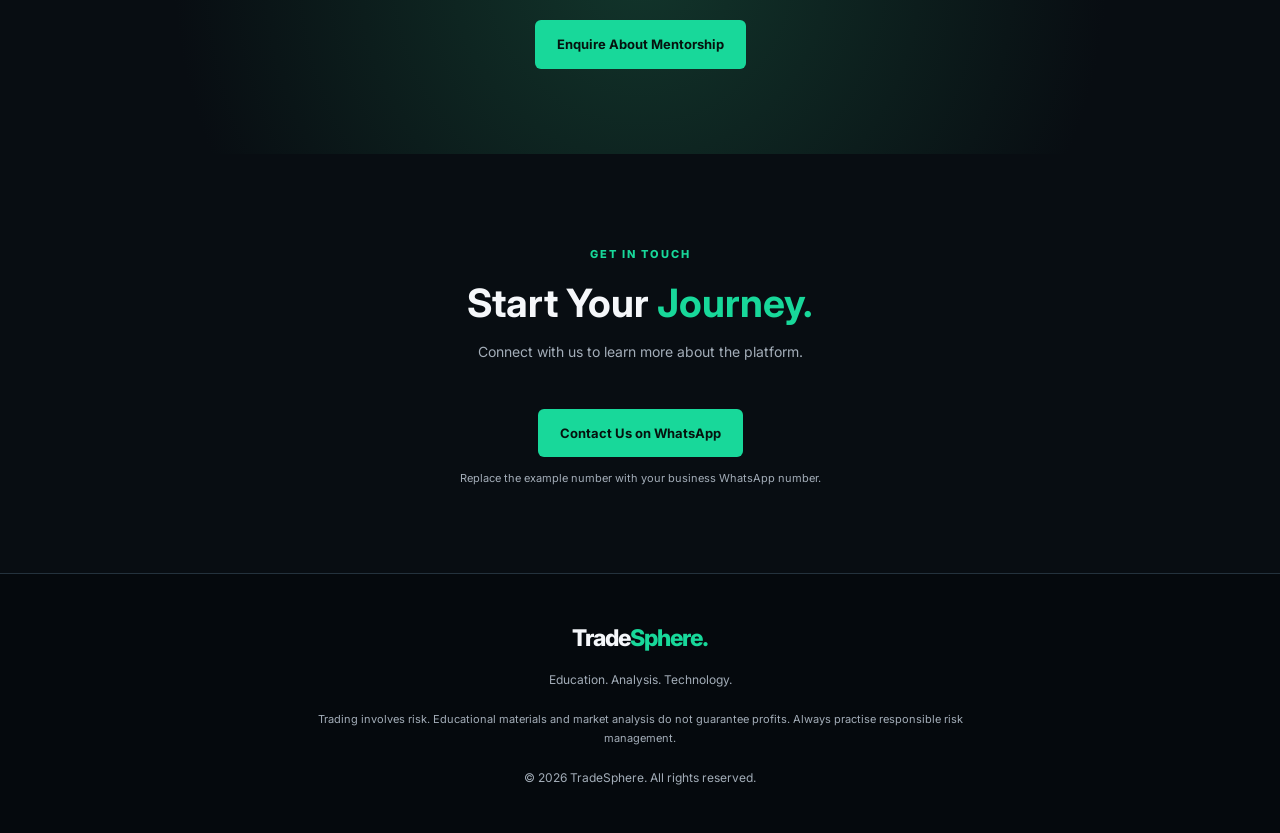
==== commit e16818ee: "Update index.html" ====
--- a/index.html
+++ b/index.html
@@ -24,11 +24,13 @@
     </button>
 
     <nav id="navMenu">
-        <a href="#home">Home</a>
-        <a href="academy.html">Academy</a>
-        <a href="market-analysis.html">Explore Market Analysis</a>
-        <a href="#technology">Technology</a>
-        <a href="#mentorship">Mentorship</a>
+    <a href="index.html">Home</a>
+    <a href="academy.html">Academy</a>
+    <a href="market-analysis.html">Free Trading Lab</a>
+    <a href="store.html">Store</a>
+    <a href="mentorship.html">Mentorship</a>
+    <a href="premium.html">Premium Education</a>
+    <a href="reviews.html">Reviews</a>
     </nav>
 
     <a href="#contact" class="nav-button">Get Started</a>
@@ -246,7 +248,7 @@
             Get structured trading guidance, strategy development
             support and individual mentorship.
         </p>
-        <a href="#contact" class="btn primary">Enquire About Mentorship</a>
+        <a href="mentorship.html" class="btn primary">Enquire About Mentorship</a>
     </div>
 </section>
 
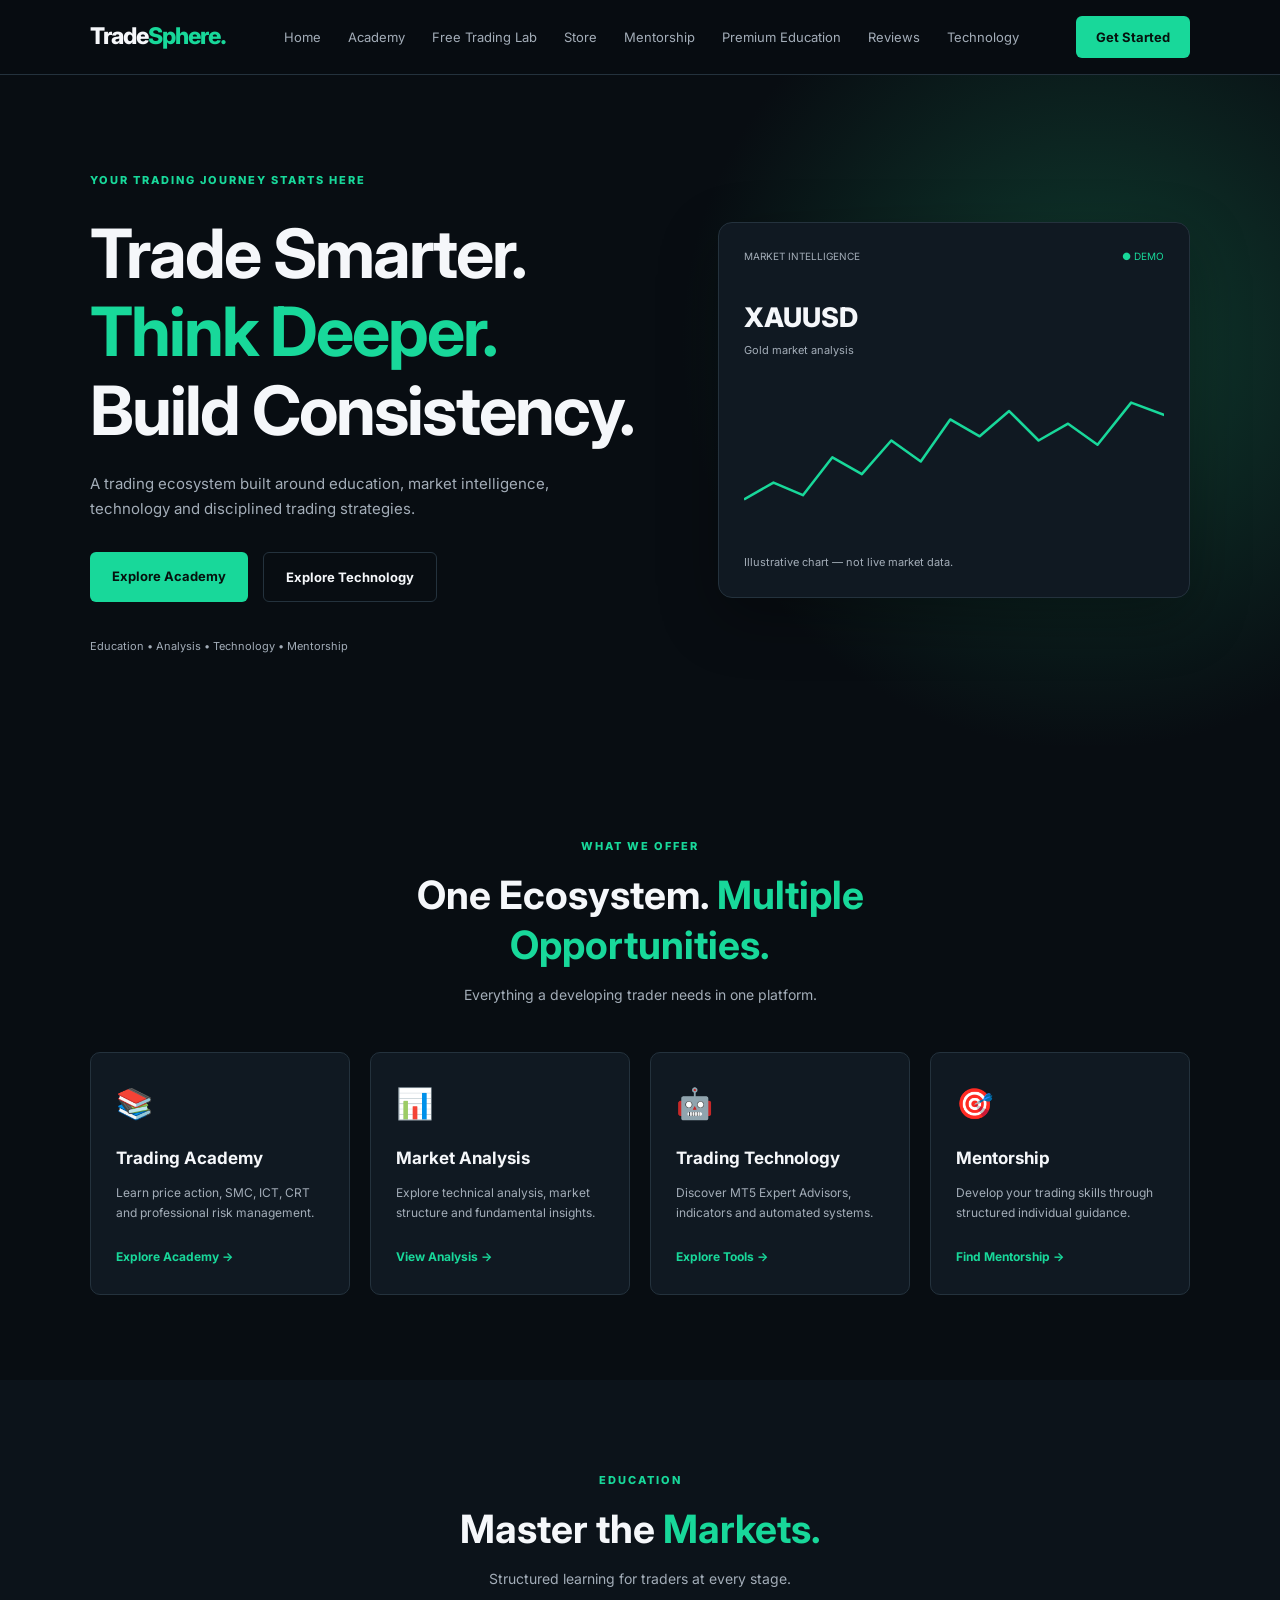
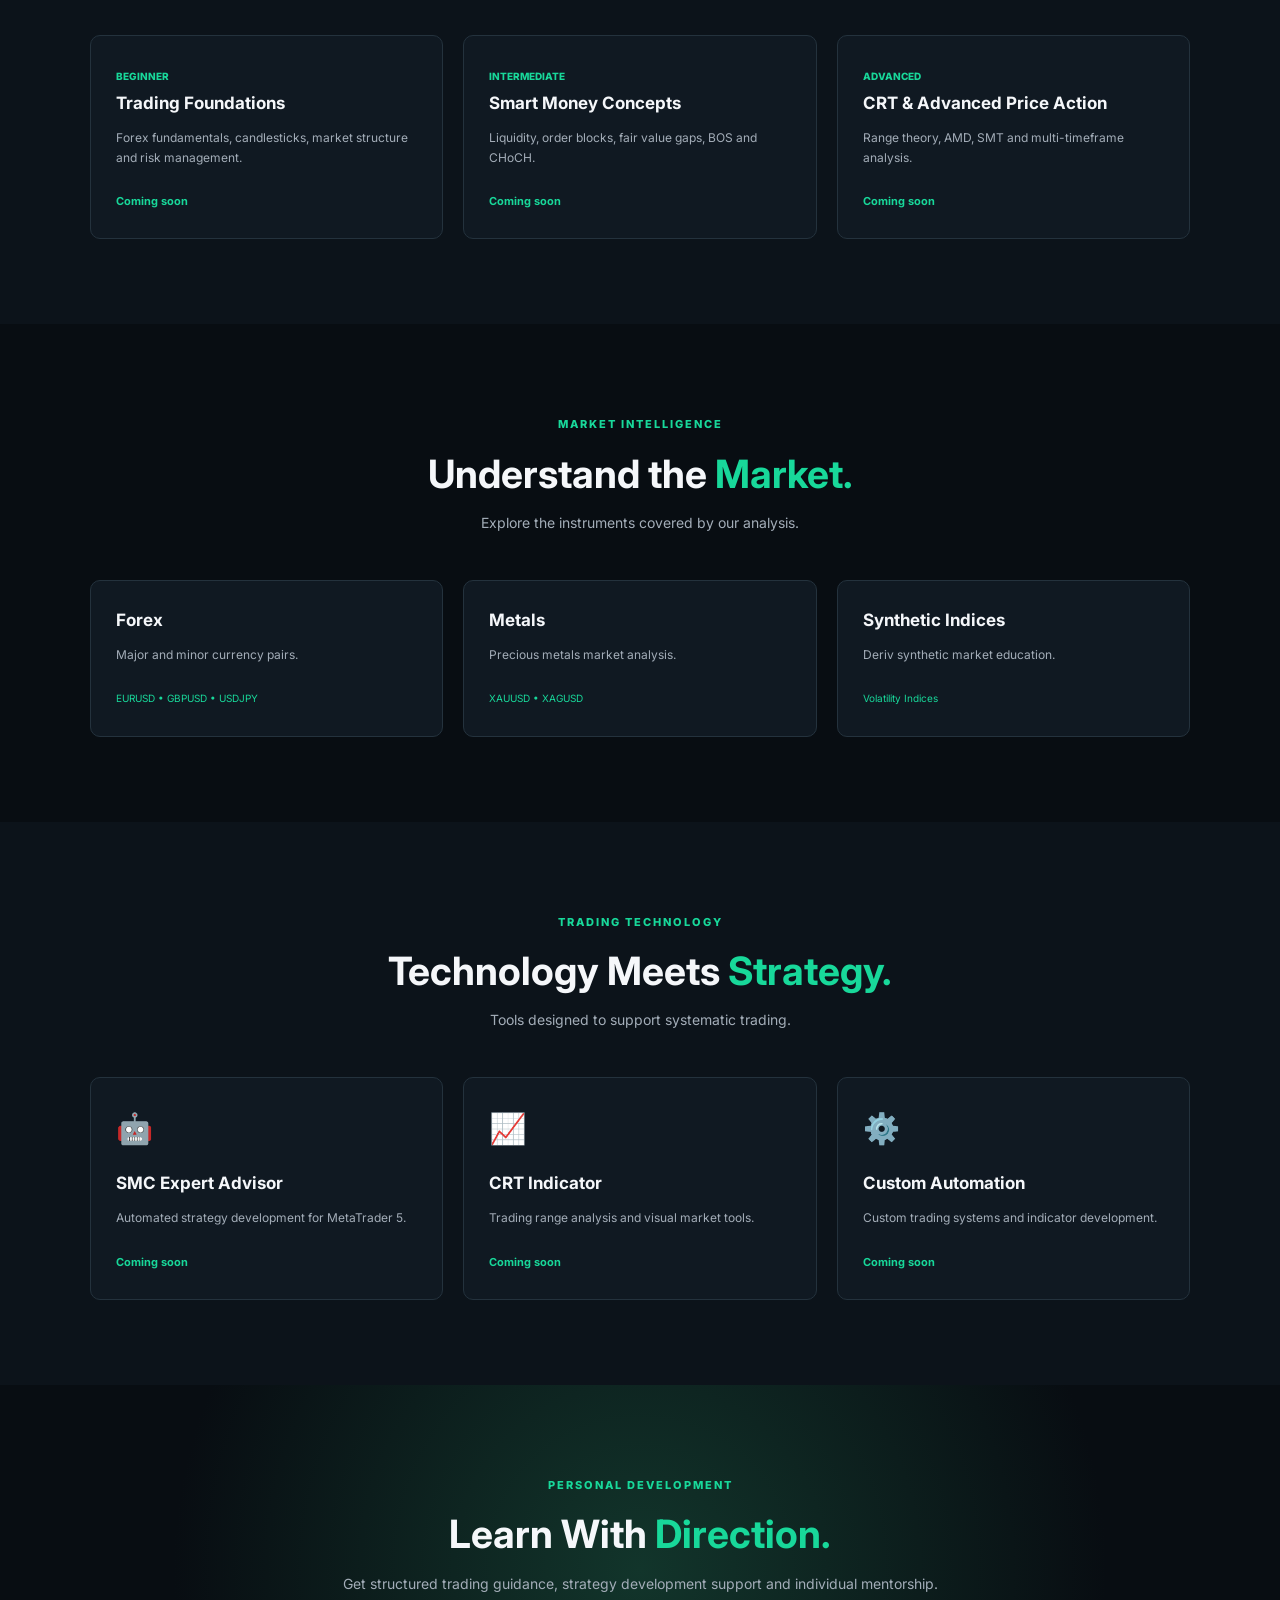
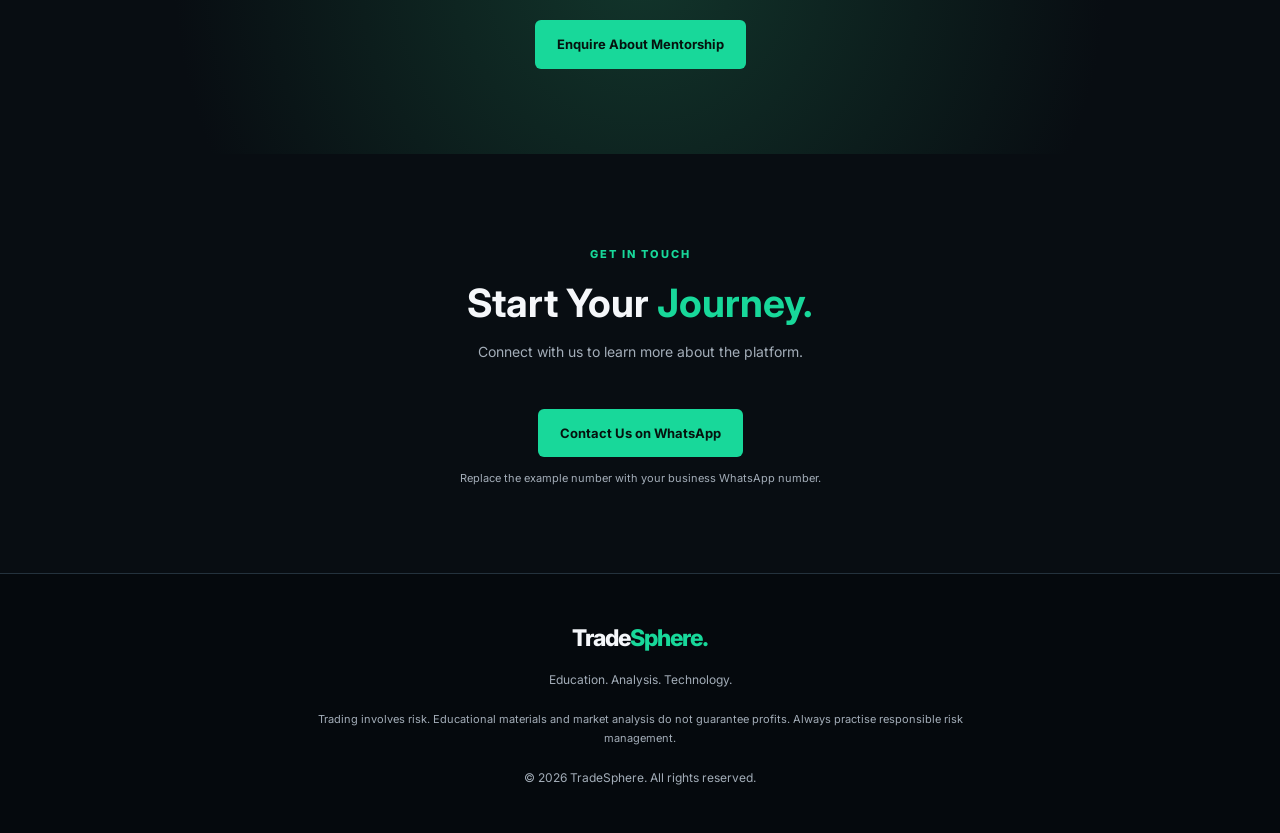
==== commit 84ef38d0: "Update index.html" ====
--- a/index.html
+++ b/index.html
@@ -31,6 +31,7 @@
     <a href="mentorship.html">Mentorship</a>
     <a href="premium.html">Premium Education</a>
     <a href="reviews.html">Reviews</a>
+    <a href="technology.html">Technology</a>
     </nav>
 
     <a href="#contact" class="nav-button">Get Started</a>
